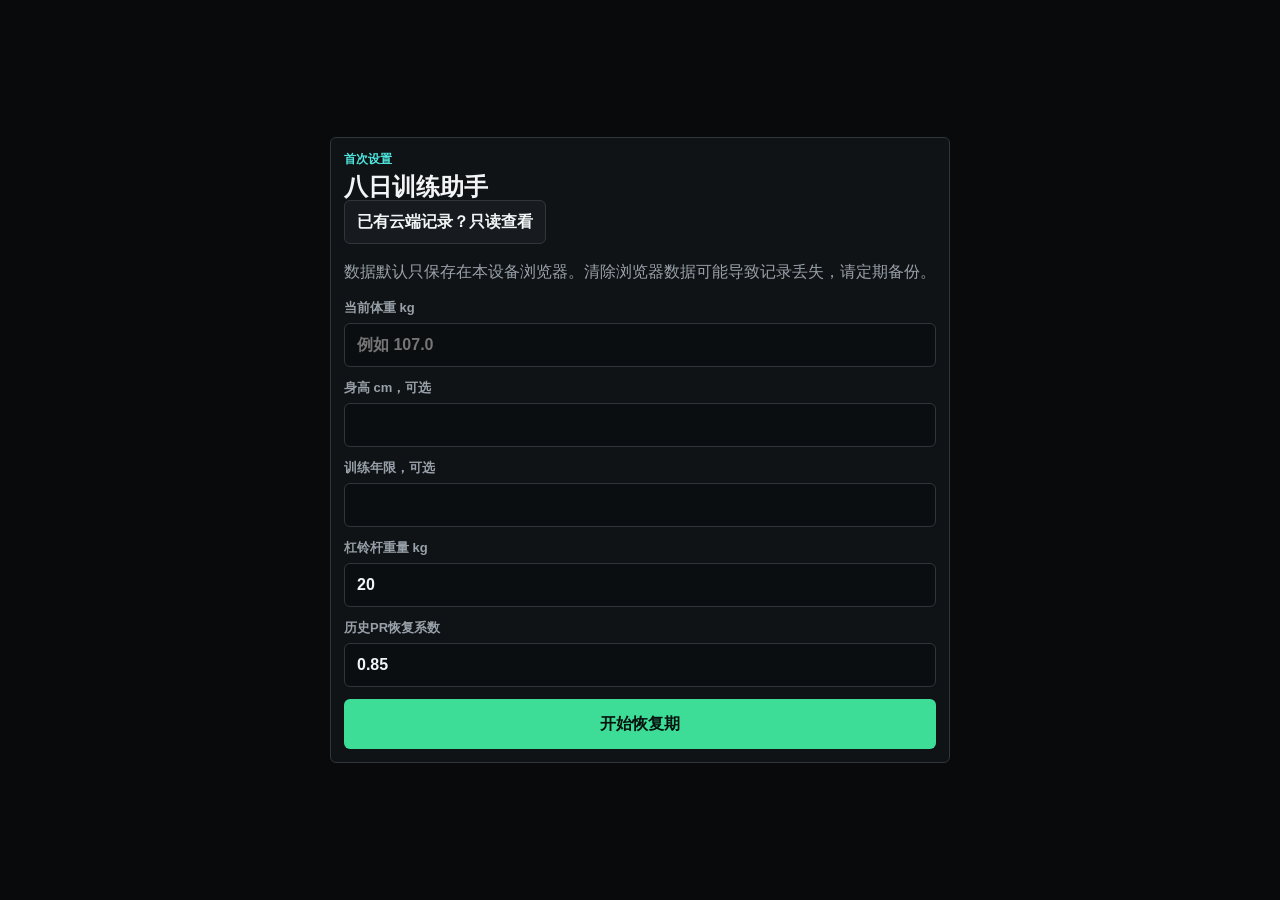
==== index.html @ 18814e40 "deploy: private non-photo cloud sync and read-only review" ====
<!doctype html>
<html lang="zh-CN">
  <head>
    <meta charset="UTF-8" />
    <meta name="viewport" content="width=device-width, initial-scale=1, maximum-scale=1, user-scalable=no, viewport-fit=cover" />
    <meta name="theme-color" content="#080a0c" />
    <meta name="apple-mobile-web-app-capable" content="yes" />
    <meta name="apple-mobile-web-app-status-bar-style" content="black-translucent" />
    <meta name="apple-mobile-web-app-title" content="八日训练" />
    <link rel="icon" href="./icon.svg" />
    <link rel="apple-touch-icon" sizes="180x180" href="./apple-touch-icon.png" />
    <title>八日训练助手</title>
    <script type="module" crossorigin src="./assets/index-CKEsdfH-.js"></script>
    <link rel="stylesheet" crossorigin href="./assets/index-CtWorOBw.css">
  <link rel="manifest" href="./manifest.webmanifest"></head>
  <body>
    <div id="root"></div>
  </body>
</html>
---- assets/index-CtWorOBw.css ----
:root{color-scheme:dark;--bg: #080a0c;--surface: #101316;--surface-2: #171b1f;--surface-3: #1d2227;--line: #30363c;--line-strong: #495159;--text: #f2f4f5;--muted: #98a1a9;--primary: #4ee7df;--primary-2: #3ddc97;--accent: #ff8a24;--danger: #ff5d6c;--warning: #f4c95d;--radius: 6px;--nav: 72px;font-family:-apple-system,BlinkMacSystemFont,SF Pro Text,Segoe UI,PingFang SC,Microsoft YaHei,sans-serif}*{box-sizing:border-box}html,body,#root{min-height:100%;margin:0;background:var(--bg);color:var(--text);letter-spacing:0;-webkit-font-smoothing:antialiased;-webkit-tap-highlight-color:transparent;touch-action:pan-x pan-y}body{min-height:100dvh}.route-loading{min-height:88px;display:grid;place-items:center;color:var(--muted)}button,input,select,textarea{font:inherit}button{min-height:44px;border:0;cursor:pointer}button:disabled{cursor:not-allowed;opacity:.48}input,select,textarea{width:100%;min-height:44px;border:1px solid var(--line);border-radius:6px;background:#0b0e11;color:var(--text);font-size:16px;padding:0 12px}select{appearance:none}.boot-screen,.onboarding{min-height:100dvh;display:grid;place-items:center;padding:18px}.app-shell{max-width:640px;min-height:100dvh;margin:0 auto;padding-bottom:calc(var(--nav) + env(safe-area-inset-bottom));background:var(--bg)}.app-header{position:sticky;top:0;z-index:20;display:flex;align-items:center;justify-content:space-between;gap:12px;padding:calc(10px + env(safe-area-inset-top)) 14px 10px;border-bottom:1px solid var(--line);background:#080a0cf5;-webkit-backdrop-filter:blur(12px);backdrop-filter:blur(12px)}.app-header h1,.panel h1,.panel h2,.hero-panel h2{margin:0;line-height:1.15}.app-header h1{font-size:18px}.eyebrow{margin:0 0 5px;color:var(--primary);font-size:12px;font-weight:800;text-transform:uppercase}.muted{color:var(--muted);line-height:1.45}.main-content{padding:10px}.page-stack{display:grid;gap:10px}.with-fixed-action{padding-bottom:74px}.panel,.exercise-card,.phase-card,.metric-card{border:1px solid var(--line);border-radius:var(--radius);background:var(--surface);box-shadow:none}.panel{padding:13px}.hero-panel{display:flex;align-items:flex-start;justify-content:space-between;gap:12px}.hero-panel .ghost-button{flex:0 0 auto;white-space:nowrap}.status-pill,.tag{display:inline-flex;align-items:center;min-height:26px;padding:0 8px;border-radius:4px;background:#4ee7df1a;color:var(--primary);font-size:12px;font-weight:700}.tag{margin:7px 6px 0 0}.install-tip,.update-tip{margin:10px 12px 0;padding:10px 12px;border:1px solid rgba(78,231,223,.32);border-radius:6px;background:#4ee7df14;color:var(--text);font-size:14px}.update-tip{display:flex;flex-wrap:wrap;align-items:center;gap:8px}.update-tip button,.compact-link-button,.ghost-button,.secondary-button,.text-button,.file-button{border:1px solid var(--line);border-radius:6px;background:var(--surface-2);color:var(--text);padding:0 12px;font-weight:700}.compact-link-button{display:inline-flex;align-items:center;min-height:44px;text-decoration:none}.primary-button{width:100%;min-height:50px;border-radius:6px;background:var(--primary-2);color:#06140f;font-weight:850;font-size:16px}.form-grid{display:grid;gap:12px}.form-grid label,.settings-field{display:grid;gap:6px;color:var(--muted);font-size:13px;font-weight:700}.settings-help{margin:0}.settings-jump-nav{position:sticky;top:calc(69px + env(safe-area-inset-top));z-index:15;display:grid;grid-template-columns:repeat(4,minmax(0,1fr));gap:5px;padding:6px;border:1px solid var(--line);border-radius:var(--radius);background:#080a0cf5;-webkit-backdrop-filter:blur(10px);backdrop-filter:blur(10px)}.settings-jump-nav button{display:flex;min-width:0;min-height:44px;align-items:center;justify-content:center;gap:5px;padding:0 5px;border-radius:4px;background:var(--surface-2);color:var(--muted);font-size:12px;font-weight:780}.settings-jump-nav button:active{background:#4ee7df1a;color:var(--primary)}.settings-anchor,#profile-settings,#data-settings{scroll-margin-top:calc(132px + env(safe-area-inset-top))}.settings-anchor{display:grid;gap:14px}.analysis-body-link{display:flex;align-items:center;justify-content:center;min-height:46px;margin-top:12px;text-decoration:none}.body-page-header{display:flex;align-items:flex-start;justify-content:space-between;gap:12px}.body-page-header h2,.body-page h3{margin:0}.body-metric-form{display:grid;gap:12px}.photo-add-grid{display:grid;gap:10px;align-items:end}.photo-file-button{min-width:0;text-align:center}.body-photo-grid{display:grid;grid-template-columns:repeat(2,minmax(0,1fr));gap:8px}.body-photo-item{min-width:0;margin:0;overflow:hidden;border:1px solid var(--line);border-radius:8px;background:#0a0d0f}.body-photo-item img{display:block;width:100%;aspect-ratio:3 / 4;object-fit:cover;background:var(--surface-2)}.body-photo-item figcaption{display:grid;gap:4px;padding:8px;color:var(--muted);font-size:12px}.body-photo-item .text-button{width:100%}.danger-text-button{color:var(--danger)}.body-history-list{display:grid;gap:2px;margin-top:10px}.body-history-list button{display:grid;gap:3px;width:100%;padding:10px 0;border-bottom:1px solid var(--line);background:transparent;color:var(--text);text-align:left}.body-history-list button:last-child{border-bottom:0}.body-history-list span{color:var(--muted);font-size:13px}.section-heading{display:flex;align-items:flex-start;justify-content:space-between;gap:12px}.section-heading h3{margin:0}.today-hero{display:grid;grid-template-columns:52px minmax(0,1fr) auto;align-items:center;gap:11px;padding:12px}.day-index{display:grid;width:52px;aspect-ratio:1;place-items:center;border:1px solid rgba(78,231,223,.52);border-radius:5px;background:#4ee7df14;color:var(--primary);font-size:20px;font-weight:900}.today-hero-copy{min-width:0}.today-hero-copy h2,.today-hero-copy p{margin:0}.today-hero-copy .muted{margin-top:5px;font-size:12px}.microplate-reminder{display:grid;grid-template-columns:auto minmax(0,1fr);min-height:44px;align-items:center;gap:10px;padding:8px 12px;border-block:1px solid var(--line-strong);background:var(--surface-2);color:var(--text)}.microplate-reminder-icon{color:var(--accent)}.microplate-reminder-copy{display:grid;min-width:0;gap:2px;line-height:1.4;overflow-wrap:anywhere}.microplate-reminder-copy strong{font-size:13px}.microplate-reminder-copy span,.microplate-reminder-copy small{color:var(--muted);font-size:11px}.compact-action{min-height:44px;padding:0 10px}.readiness-title-row{display:flex;min-height:22px;align-items:center;justify-content:space-between;gap:10px}.readiness-title-row .eyebrow{margin:0}.readiness-title-row>span{color:var(--muted);font-size:11px}.readiness-essentials,.readiness-grid{display:grid;grid-template-columns:repeat(2,minmax(0,1fr));gap:9px;margin-top:11px}.readiness-essentials label,.readiness-grid label,.notes-field{display:grid;min-width:0;gap:5px;color:var(--muted);font-size:12px;font-weight:750}.readiness-essentials label>span,.readiness-grid label>span{display:flex;align-items:center;gap:5px}.readiness-date-field{grid-column:1 / -1}.readiness-essentials input,.readiness-grid input,.readiness-grid select{min-width:0;max-width:100%}.readiness-more{margin-top:8px;border-top:1px solid var(--line)}.daily-body-card{padding:0;overflow:hidden}.daily-body-summary{display:grid;grid-template-columns:auto minmax(0,1fr) auto auto;min-height:64px;align-items:center;gap:9px;padding:10px 12px;cursor:pointer;list-style:none}.daily-body-summary::-webkit-details-marker{display:none}.daily-body-summary:focus-visible{outline:2px solid var(--primary);outline-offset:-2px}.daily-body-title{display:grid;min-width:0;gap:2px}.daily-body-title strong{font-size:15px}.daily-body-title small{color:var(--muted);font-size:11px}.daily-body-summary-stats{color:var(--accent);font-size:12px;font-weight:800;white-space:nowrap}.daily-body-chevron{color:var(--muted);transition:transform .16s ease}.daily-body-card[open] .daily-body-chevron{transform:rotate(180deg)}.daily-body-content{display:grid;gap:12px;padding:12px;border-top:1px solid var(--line);background:#0d1013}.daily-body-content>.muted,.daily-body-content>[role=status]{margin:0}.daily-body-form,.daily-photo-actions{display:grid;min-width:0;gap:9px}.daily-body-form label,.daily-photo-actions label:not(.file-button){display:grid;min-width:0;gap:5px;color:var(--muted);font-size:12px;font-weight:750}.daily-body-form input,.daily-photo-actions select{min-width:0;max-width:100%;font-size:16px}.daily-body-form .primary-button{min-height:48px}.daily-photo-actions .photo-file-button{display:flex;min-width:0;min-height:48px;align-items:center;justify-content:center;gap:7px}.daily-photo-source-actions{display:grid;grid-template-columns:repeat(2,minmax(0,1fr));gap:8px}.daily-photo-source-actions .photo-file-button{padding:0 8px;font-size:13px}.daily-body-photos{display:grid;grid-template-columns:repeat(2,minmax(0,1fr));gap:8px}.daily-body-photo{min-width:0;margin:0;overflow:hidden;border:1px solid var(--line);border-radius:6px;background:#0a0d0f}.daily-body-photo img{display:block;width:100%;aspect-ratio:3 / 4;object-fit:cover;background:var(--surface-2)}.daily-body-photo figcaption{display:grid;gap:5px;padding:7px;color:var(--muted);font-size:12px}.daily-body-photo .text-button{width:100%}.daily-body-history-link{justify-content:center}.cross-day-notice{min-height:44px;padding:11px 12px;border:1px solid rgba(244,201,93,.42);border-radius:6px;background:#f4c95d12;color:var(--warning);font-size:13px;font-weight:700;line-height:1.45}.readiness-more summary,.warmup-details summary,.exercise-details summary{display:flex;min-height:44px;align-items:center;gap:7px;color:var(--primary);font-size:13px;font-weight:750;cursor:pointer;list-style:none}.readiness-more summary::-webkit-details-marker,.warmup-details summary::-webkit-details-marker,.exercise-details summary::-webkit-details-marker,.set-more summary::-webkit-details-marker{display:none}.notes-field{margin-top:9px}.notes-field textarea{min-height:78px;padding:10px 12px;resize:vertical}.exercise-card{padding:0;overflow:hidden;background:#0d1013}.exercise-card.expanded{border-color:var(--line-strong);background:var(--surface)}.exercise-toggle{display:grid;grid-template-columns:30px minmax(0,1fr) auto 20px;width:100%;min-height:66px;align-items:center;gap:9px;padding:8px 10px;background:transparent;color:var(--text);text-align:left}.exercise-order{display:grid;width:30px;height:30px;place-items:center;border:1px solid var(--line);border-radius:4px;color:var(--muted);font-size:12px;font-weight:850}.exercise-card.expanded .exercise-order{border-color:var(--primary);background:#4ee7df14;color:var(--primary)}.exercise-toggle-copy{min-width:0}.exercise-toggle h3{margin:0;overflow-wrap:anywhere;font-size:16px;line-height:1.25}.exercise-toggle small{display:block;margin-top:3px;color:var(--muted);font-size:11px;line-height:1.3}.exercise-progress{color:var(--muted);font-size:12px;font-weight:800}.exercise-chevron{color:var(--muted);transition:transform .16s ease}.exercise-card.expanded .exercise-chevron{color:var(--primary);transform:rotate(180deg)}.exercise-content{padding:11px;border-top:1px solid var(--line)}.exercise-card p{margin:5px 0;color:var(--muted);font-size:12px;line-height:1.4}.recommendation-strip{display:grid;grid-template-columns:minmax(0,1fr) auto auto;align-items:center;gap:8px;margin-bottom:9px;padding:9px 10px;border-left:3px solid var(--accent);background:#0a0d0f}.recommendation-strip .recommendation-primary{margin:0;color:var(--text);font-size:13px}.recommendation-primary strong{color:var(--accent);font-size:19px}.recommendation-strip>span{color:var(--muted);font-size:12px;font-weight:750}.exercise-select{display:grid;gap:5px;margin-top:10px;color:var(--muted);font-size:12px;font-weight:750}.warmup-details{margin-top:6px;color:var(--primary);font-size:13px}.exercise-details{margin-top:5px;border-top:1px solid var(--line)}.exercise-details summary{min-height:44px;color:var(--primary);cursor:pointer}.exercise-details-body{padding:0 2px 8px}.incomplete-reason-field{display:grid;gap:6px;margin-top:10px;color:var(--text);font-size:13px;font-weight:700}.incomplete-reason-field select{width:100%;min-height:44px}.incomplete-reason-field small{color:var(--muted);font-size:12px;font-weight:500}.warmup-chip-list{display:flex;flex-wrap:wrap;gap:6px;margin-top:7px}.warmup-chip-list span{padding:5px 7px;border:1px solid var(--line);border-radius:4px;background:#0a0d0f;color:var(--muted);font-size:12px}.warmup-details div{display:flex;flex-wrap:wrap;gap:6px}.warmup-details span{padding:5px 7px;border:1px solid var(--line);border-radius:4px;background:#0a0d0f;color:var(--muted)}.follow-up{display:flex;align-items:center;justify-content:space-between;gap:8px;margin-top:9px;padding:9px;border:1px solid rgba(61,220,151,.42);border-radius:5px;background:#3ddc9712;color:var(--primary-2);font-size:12px}.follow-up.stop{border-color:#ff5d6c80;background:#ff5d6c14;color:var(--danger)}.follow-up button{flex:0 0 auto;min-height:44px;border:1px solid currentColor;border-radius:5px;background:transparent;color:inherit;font-weight:800}.set-list{display:grid;gap:7px;margin-top:10px}.set-row-card{padding:8px;border:1px solid var(--line);border-radius:5px;background:#0a0d0f}.set-row-card.set-skipped{border-style:dashed;opacity:.72}.set-skip-note{margin:0 0 7px;color:var(--warning);font-size:11px;font-weight:750}.set-row-heading{display:flex;min-width:0;align-items:baseline;justify-content:space-between;gap:8px;margin-bottom:6px}.set-row-heading strong{flex:0 0 auto;color:var(--primary);font-size:12px}.set-target{min-width:0;color:var(--muted);font-size:10px;line-height:1.3;text-align:right}.set-input-grid{display:grid;grid-template-columns:minmax(0,1.15fr) minmax(0,.78fr) minmax(0,.78fr) 44px;gap:6px;align-items:end}.set-input-grid>label{display:grid;min-width:0;gap:3px;color:var(--muted);font-size:10px;font-weight:760}.set-input-grid input,.set-input-grid select{min-width:0;padding:0 8px;text-align:center}.set-more{min-width:0}.set-more summary{display:grid;width:44px;min-height:44px;place-items:center;border:1px solid var(--line);border-radius:5px;background:var(--surface-2);color:var(--muted);cursor:pointer;list-style:none}.set-more[open]{grid-column:1 / -1}.set-more[open] summary{margin-left:auto;border-color:var(--primary);color:var(--primary)}.set-more-menu{display:grid;gap:7px;margin-top:7px;padding-top:7px;border-top:1px solid var(--line)}.set-flags{display:grid;grid-template-columns:repeat(2,minmax(0,1fr));gap:7px}.set-flags label{display:flex;min-height:44px;align-items:center;justify-content:center;gap:7px;border:1px solid var(--line);border-radius:5px;background:var(--surface-2);color:var(--muted);font-size:12px}.set-flags input{width:18px;min-height:18px}.set-flags .flag-active{border-color:var(--warning);color:var(--warning)}.set-flags .flag-active.danger{border-color:var(--danger);color:var(--danger)}.set-delete-button{display:flex;min-height:44px;align-items:center;justify-content:center;gap:7px;color:var(--danger)}.undo-button{border:1px solid rgba(244,201,93,.45);border-radius:10px;background:#f4c95d17;color:var(--warning);font-weight:800}.fixed-action{position:fixed;right:0;bottom:calc(var(--nav) + env(safe-area-inset-bottom));left:0;z-index:25;max-width:640px;margin:0 auto;padding:8px 10px 10px;border-top:1px solid var(--line);background:#080a0cfa}.bottom-nav{position:fixed;right:0;bottom:0;left:0;z-index:30;display:grid;grid-template-columns:repeat(5,1fr);max-width:640px;min-height:calc(var(--nav) + env(safe-area-inset-bottom));margin:0 auto;padding:8px 8px calc(8px + env(safe-area-inset-bottom));border-top:1px solid var(--line);background:#080a0cfc}.keyboard-open .bottom-nav,.keyboard-open .fixed-action{display:none}.nav-link{display:grid;grid-template-rows:23px 16px;place-items:center;align-content:center;gap:2px;min-height:50px;border-radius:5px;color:var(--muted);text-decoration:none;font-size:11px;font-weight:760}.nav-link.active{background:#4ee7df17;color:var(--primary)}.nav-link svg{flex:0 0 auto}.phase-list,.metric-grid{display:grid;gap:8px}.metric-grid{grid-template-columns:repeat(2,minmax(0,1fr))}.phase-card,.metric-card{display:grid;gap:5px;padding:11px}.phase-card.active{border-color:var(--primary);background:#4ee7df12}.phase-card-title{display:flex;align-items:center;justify-content:space-between;gap:10px}.phase-card-title span{flex:0 0 auto;color:var(--primary);font-size:12px;font-weight:800}.phase-card p{margin:0;color:var(--muted);line-height:1.4}.phase-card span,.phase-card small,.metric-card span{color:var(--muted)}.metric-card strong{color:var(--text);font-size:19px;overflow-wrap:anywhere}.status-ready,.status-pending{flex:0 0 auto;font-size:12px}.status-ready{color:var(--primary-2)}.status-pending{color:var(--warning)}.criteria-list,.signal-list{display:grid;margin:10px 0}.criterion-row{display:grid;grid-template-columns:24px minmax(0,1fr);gap:8px;padding:10px 0;border-top:1px solid var(--line)}.criterion-row>span{color:var(--warning);font-size:18px;font-weight:900;text-align:center}.criterion-row.met>span{color:var(--primary-2)}.criterion-row strong,.criterion-row small{display:block}.criterion-row small{margin-top:3px;color:var(--muted);line-height:1.35}.day-switch-field{display:grid;gap:5px;color:var(--muted);font-size:12px;font-weight:750}.day-switch-button,.deload-button{width:100%;margin-top:10px}.warning-panel.warning-active{border-color:#f4c95da6}.signal-list div{display:grid;gap:3px;padding:9px 0;border-top:1px solid var(--line)}.signal-list span{color:var(--muted);font-size:13px;line-height:1.35}.muscle-grid{display:grid;grid-template-columns:repeat(2,minmax(0,1fr));gap:8px;margin-top:10px}.muscle-grid div{display:flex;min-height:42px;align-items:center;justify-content:space-between;gap:8px;padding:8px 10px;border:1px solid var(--line);border-radius:8px;background:#0a0d0f}.muscle-grid span{color:var(--muted);font-size:13px}.plain-list{padding-left:20px;color:var(--muted);line-height:1.65}.search-input{margin:10px 0}.segmented{display:grid;grid-template-columns:repeat(3,1fr);gap:6px}.segmented button{border-radius:5px;background:var(--surface-2);color:var(--muted)}.segmented button.active{background:#4ee7df1c;color:var(--primary)}.segmented button:disabled{cursor:not-allowed;opacity:.42}.legacy-metric{grid-template-columns:repeat(2,minmax(0,1fr))}.cycle-metric{grid-template-columns:repeat(2,minmax(0,1fr));margin-top:10px}.cycle-summary-list{display:grid;margin-top:6px}.cycle-summary-list div{display:flex;min-height:42px;align-items:center;justify-content:space-between;gap:10px;padding:7px 0;border-top:1px solid var(--line)}.cycle-summary-list strong{flex:0 0 auto}.cycle-summary-list span{min-width:0;color:var(--muted);font-size:12px;line-height:1.35;text-align:right}.record-row{display:grid;gap:5px;padding:10px 0;border-top:1px solid var(--line)}.record-row:first-of-type{border-top:0}.record-row span{color:var(--muted);line-height:1.35}.legacy-filter-grid{display:grid;grid-template-columns:repeat(2,minmax(0,1fr));gap:8px;margin:12px 0 8px}.legacy-filter-grid label{display:grid;gap:5px;min-width:0;color:var(--muted);font-size:12px;font-weight:750}.record-result-count{margin:8px 0;color:var(--muted);font-size:13px;line-height:1.4}.legacy-history-workout{border-top:1px solid var(--line)}.legacy-history-workout summary{display:flex;min-height:58px;align-items:center;justify-content:space-between;gap:10px;cursor:pointer;list-style:none}.legacy-history-workout summary::-webkit-details-marker{display:none}.legacy-history-workout summary span{min-width:0;color:var(--muted);line-height:1.35}.legacy-history-workout summary strong{flex:0 0 auto;color:var(--primary)}.legacy-history-detail{padding:0 0 14px}.legacy-history-detail>.muted{margin:0 0 8px;font-size:12px}.legacy-history-exercise{padding:10px 0;border-top:1px solid rgba(39,51,72,.72)}.legacy-history-exercise h4,.legacy-history-exercise p{margin:0 0 6px}.legacy-history-set{display:grid;grid-template-columns:48px minmax(0,1fr) 45px 62px;gap:6px;align-items:center;min-height:42px;color:var(--muted);font-size:13px}.legacy-history-set strong{min-width:0;color:var(--text);overflow-wrap:anywhere}.legacy-history-set small{grid-column:2 / -1}.warning-text{color:var(--warning)}.load-more-button{width:100%;margin-top:10px}.success-note{margin:10px 0 0;color:var(--primary-2);font-size:13px}.history-workout{border-top:1px solid var(--line)}.history-summary{display:flex;width:100%;min-height:58px;align-items:center;justify-content:space-between;gap:12px;padding:8px 0;background:transparent;color:var(--text);text-align:left}.history-summary span{color:var(--muted)}.history-summary strong{color:var(--primary);white-space:nowrap}.history-detail,.history-exercise{display:grid;gap:8px}.history-detail{padding:4px 0 14px}.history-date-field{display:grid;gap:5px;color:var(--muted);font-size:12px;font-weight:750}.history-date-field input{min-height:44px}.history-exercise{padding:10px;border:1px solid var(--line);border-radius:8px;background:#0a0d0f}.history-exercise h4{margin:0}.history-exercise-heading{display:flex;align-items:center;justify-content:space-between;flex-wrap:wrap;gap:8px}.history-exercise-meta{display:flex;align-items:center;justify-content:flex-end;flex-wrap:wrap;gap:6px;color:var(--muted)}.history-order-flag{flex:0 0 auto;border:1px solid rgba(244,201,93,.35);background:#f4c95d14;color:var(--warning)}.history-set{display:grid;grid-template-columns:52px repeat(3,minmax(0,1fr));gap:6px;align-items:center}.history-set input,.history-set select{min-height:42px;padding:0 8px}.danger-button{min-height:46px;border:1px solid rgba(255,93,108,.5);border-radius:8px;background:#ff5d6c14;color:var(--danger);font-weight:800}.legacy-note{margin:0 0 10px;color:var(--warning);font-size:13px}.chart-panel{min-height:320px}.toggle-row{display:flex;align-items:center;gap:10px;min-height:44px;color:var(--muted)}.toggle-row input{width:20px;min-height:20px}.action-list{display:grid;gap:10px}.ability-summary{display:grid;grid-template-columns:repeat(auto-fit,minmax(150px,1fr));gap:7px;margin:8px 0}.ability-summary>div{display:grid;gap:2px;padding:8px 9px;border:1px solid var(--line);background:#4ee7df09}.ability-summary span,.ability-summary small{color:var(--muted);font-size:10px}.ability-summary strong{color:var(--primary);font-size:17px}.baseline-candidate-list{display:grid;gap:8px;margin-top:12px}.baseline-candidate{display:grid;gap:10px;padding:10px 0;border-top:1px solid var(--line)}.baseline-candidate>div:first-child{display:grid;gap:4px}.baseline-candidate small{color:var(--muted);line-height:1.45}.baseline-candidate-actions{display:grid;grid-template-columns:repeat(2,minmax(0,1fr));gap:8px}.safety-signal-controls{display:flex;flex-wrap:wrap;align-items:center;gap:10px;margin-top:12px}.safety-signal-controls label{display:inline-flex;align-items:center;gap:7px}.safety-signal-controls .secondary-button{min-height:36px}.review-export-settings{display:grid}.review-export-section,.complete-backup-section{display:grid;gap:10px;padding:16px 0;border-top:1px solid var(--line)}.review-export-heading{display:flex;align-items:flex-start;justify-content:space-between;gap:14px}.complete-backup-heading{display:grid;gap:4px}.review-export-heading h4,.complete-backup-heading h4{margin:0;color:var(--text);font-size:16px}.review-export-heading p,.complete-backup-heading p{margin:4px 0 0;color:var(--muted);font-size:13px;line-height:1.5}.review-export-heading svg{flex:0 0 auto;color:var(--primary)}.review-range-grid,.review-export-actions{display:grid;grid-template-columns:minmax(0,1fr);gap:8px}.review-range-grid label,.review-scope-field{display:grid;min-width:0;gap:6px;color:var(--muted);font-size:13px;font-weight:700}.review-range-grid input,.review-scope-field select{width:100%;min-width:0;min-height:48px}.review-export-actions button,.review-export-section>button{display:inline-flex;width:100%;min-height:48px;align-items:center;justify-content:center;gap:8px}.review-export-preview{display:grid;gap:4px;padding:10px 12px;border-left:3px solid var(--primary);background:#4ee7df0d;color:var(--muted);font-size:13px;line-height:1.45}.review-export-preview strong{color:var(--text)}.review-empty-note,.review-export-message{margin:0;color:var(--warning);font-size:13px;line-height:1.45}.review-export-message{padding:10px 0 2px;border-top:1px solid var(--line);color:var(--primary-2)}.complete-backup-section>button{min-height:48px}@media(min-width:520px){.review-range-grid,.review-export-actions{grid-template-columns:repeat(2,minmax(0,1fr))}.complete-backup-heading{display:flex;align-items:flex-start;justify-content:space-between;gap:14px}}.custom-alternative-groups{display:grid;gap:12px}.custom-alternative-group{overflow:hidden;border:1px solid var(--line);border-radius:8px;background:var(--surface-2)}.custom-alternative-group h4{margin:0;padding:10px 12px;border-bottom:1px solid var(--line);color:var(--primary);font-size:13px}.custom-alternative-row{display:grid;grid-template-columns:minmax(0,1fr) auto;align-items:center;gap:10px;min-height:56px;padding:6px 8px 6px 12px}.custom-alternative-row+.custom-alternative-row{border-top:1px solid var(--line)}.custom-alternative-row>span{min-width:0}.custom-alternative-row strong,.custom-alternative-row small{display:block;overflow-wrap:anywhere}.custom-alternative-row small{margin-top:2px;color:var(--muted)}.custom-alternative-row.is-hidden{opacity:.58}.custom-alternative-actions{display:flex;gap:4px}.custom-alternative-actions button{display:grid;width:44px;min-width:44px;height:44px;padding:0;place-items:center;border:0;border-radius:6px;background:transparent;color:var(--muted)}.custom-alternative-actions button:active{background:#4ee7df1a;color:var(--primary)}.candidate-list{display:grid;gap:10px}.candidate-row{display:grid;grid-template-columns:1fr;gap:10px;padding:12px;border:1px solid var(--line);border-radius:8px;background:#0f172ab8}.candidate-row strong{display:block;margin-bottom:4px}.file-button{display:grid;place-items:center;min-height:48px;position:relative}.file-button input{position:absolute;inset:0;opacity:0}.file-button:focus-within{border-color:var(--primary);outline:2px solid var(--primary);outline-offset:2px}.backup-preview{display:grid;gap:6px;padding:12px;border:1px solid var(--line);border-radius:8px;background:#0a0d0f;color:var(--muted);font-size:13px}.backup-preview strong{color:var(--text)}.backup-health{display:grid;gap:4px;padding:11px 12px;border:1px solid rgba(61,220,151,.35);border-radius:8px;background:#3ddc9712;color:var(--muted);font-size:13px}.backup-health strong{color:var(--primary-2)}.backup-health-warning{border-color:#f4c95d6b;background:#f4c95d12}.backup-health-warning strong{color:var(--warning)}.legacy-isolation-note{margin:4px 0 0;color:var(--primary-2);line-height:1.45}.backup-actions{display:grid;grid-template-columns:1fr 1fr;gap:8px;margin-top:6px}.error-note{margin:0;color:var(--danger);font-size:13px}.field-error{color:var(--danger);font-weight:650}.profile-save-status{min-height:20px;margin:-2px 0 4px;color:var(--primary-2);font-size:13px;font-weight:700}.danger-zone{display:grid;gap:10px;border-color:#ff5d6c73}.danger-zone h3,.danger-zone p{margin:0}.danger-zone label{display:grid;gap:6px;color:var(--muted);font-size:13px;font-weight:700}.toast{position:fixed;right:16px;bottom:calc(var(--nav) + 76px + env(safe-area-inset-bottom));left:16px;z-index:50;max-width:520px;margin:0 auto;padding:12px 14px;border:1px solid var(--line-strong);border-radius:6px;background:var(--text);color:var(--bg);font-weight:800;text-align:center}@media(max-width:359px){.readiness-essentials{grid-template-columns:1fr}.daily-body-summary{grid-template-columns:auto minmax(0,1fr) auto}.daily-body-summary-stats{grid-column:2 / 3}.daily-body-chevron{grid-column:3;grid-row:1 / span 2}.recommendation-strip{grid-template-columns:repeat(2,minmax(0,1fr))}.recommendation-strip .recommendation-primary{grid-column:1 / -1}.set-input-grid{gap:5px}.set-input-grid input,.set-input-grid select{padding:0 5px}}.set-e1rm{margin:6px 0 0!important;color:var(--primary-2)!important;font-size:10px!important;text-align:right}.set-e1rm.excluded{color:var(--muted)!important}@media(min-width:360px){.daily-body-form{grid-template-columns:minmax(0,1fr) minmax(124px,auto);align-items:end}}@media(min-width:720px){.app-shell,.bottom-nav,.fixed-action{border-right:1px solid var(--line);border-left:1px solid var(--line)}.app-shell{min-height:calc(100dvh - 32px);margin-top:16px;margin-bottom:16px;border-radius:18px;overflow:hidden}}@media(min-width:480px){.two-column-form{grid-template-columns:repeat(2,minmax(0,1fr))}.body-photo-grid{grid-template-columns:repeat(3,minmax(0,1fr))}}.training-tools,.save-status,.focus-toggle,.rest-timer,.set-quick-actions,.history-quality,.history-edit-actions,.modal-actions{display:flex;align-items:center;gap:8px;flex-wrap:wrap}.training-tools{justify-content:space-between;padding:0 2px}.save-status{color:var(--muted);font-size:13px;min-height:28px}.save-status svg{flex-shrink:0}.save-error{color:var(--danger)}.save-status button{background:var(--surface-2);color:var(--text);border-radius:4px;padding:6px 12px}.focus-toggle{min-height:44px;font-size:14px;color:var(--primary)}.focus-toggle input,.checkbox-row input,.history-quality input,.safety-signal-controls input[type=checkbox]{width:20px;height:20px;min-height:20px;flex:0 0 20px;padding:0;accent-color:var(--primary)}.training-focused .readiness-panel,.training-focused .today-body{display:none}.today-hero .compact-action{grid-column:2 / -1;justify-self:start}.rest-timer{padding:8px 0;border-block:1px solid var(--line)}.rest-timer select{width:108px}.rest-timer strong{flex:1;min-width:70px;font-size:15px;font-variant-numeric:tabular-nums}.icon-button{width:44px;height:44px;display:inline-grid;place-items:center;color:var(--primary);background:var(--surface-2);border-radius:4px}.recommendation-details>summary,.alternative-search>summary,.history-filters>summary,.formal-preview>summary{min-height:44px;display:flex;align-items:center;color:var(--primary);cursor:pointer;font-weight:600}.recommendation-details .ability-summary>div{border:0;background:transparent;padding:6px 0}.recommendation-details{border-bottom:1px solid var(--line);margin-bottom:8px}.previous-performance{margin:10px 0 0;color:var(--muted);font-size:14px;line-height:1.5}.alternative-search{margin-bottom:8px}.alternative-search .checkbox-row{display:flex;gap:8px;align-items:center;min-height:44px}.set-row-card .set-target,.set-row-card .set-e1rm,.ability-summary span,.ability-summary small{font-size:13px;line-height:1.5}.set-row-card .set-row-heading{align-items:flex-start;gap:8px}.set-row-card .set-target{text-align:right;max-width:80%}.set-quick-actions:empty,.history-quality:empty{display:none}.set-quick-actions .text-button{min-height:44px;padding:4px 6px;color:var(--primary);font-size:13px}.exercise-content{padding-top:2px}.follow-up:not(.stop){background:#f4c95d14;border-color:var(--warning);color:var(--text)}.history-summary{align-items:flex-start}.history-summary>span{min-width:0}.history-summary small{display:block;margin-top:6px;color:var(--muted);font-size:13px;line-height:1.5}.history-summary strong{flex-shrink:0;font-size:14px}.history-detail .history-exercise{border:0;border-top:1px solid var(--line);border-radius:0;padding-inline:0;background:transparent}.history-set{min-height:44px;font-size:14px;font-variant-numeric:tabular-nums}.history-set input,.history-set select,.safety-signal-controls .secondary-button{min-height:44px}.history-quality{padding-bottom:6px;font-size:13px}.history-quality label{display:inline-flex;align-items:center;gap:6px;min-height:44px}.history-edit-actions{margin-bottom:14px}.history-edit-actions button{flex:1;padding-inline:10px}.safety-signal-controls{align-items:stretch}.safety-signal-controls label{flex:1 1 220px;min-height:44px;line-height:1.5}.modal-backdrop{position:fixed;inset:0;z-index:100;display:grid;place-items:center;padding:max(16px,env(safe-area-inset-top)) 14px max(16px,env(safe-area-inset-bottom));background:#000000bf}.app-modal{width:min(100%,560px);max-height:85dvh;overflow:auto;overscroll-behavior:contain;background:var(--surface);border:1px solid var(--line-strong);border-radius:8px;padding:20px;box-shadow:0 20px 60px #0008}.app-modal h3{font-size:20px;margin-top:0}.app-modal p{line-height:1.6}.modal-actions{margin-top:16px}.modal-actions button{flex:1;min-width:120px;padding-inline:10px}.finish-counts{display:grid;gap:10px;padding-block:16px;border-block:1px solid var(--line)}.finish-counts strong{font-size:20px}.finish-counts span{color:var(--muted);font-size:14px}.formal-preview-exercise{padding-block:16px;border-bottom:1px solid var(--line)}.formal-preview-exercise h4{margin:0;font-size:17px}.formal-preview-exercise li{font-size:14px;line-height:1.7;margin-bottom:6px}.formal-preview-exercise p{overflow-wrap:anywhere}select{appearance:auto}input:focus-visible,select:focus-visible,textarea:focus-visible,button:focus-visible,summary:focus-visible,a:focus-visible{outline:2px solid var(--primary);outline-offset:2px}.app-modal input,.app-modal select,.rest-timer select{min-width:0}@media(max-width:360px){.training-tools{gap:0}.rest-timer{gap:4px}.rest-timer select{width:94px;padding:4px}.rest-timer .icon-button{width:44px}.history-summary{flex-wrap:wrap}.set-row-card .set-target{font-size:13px}}
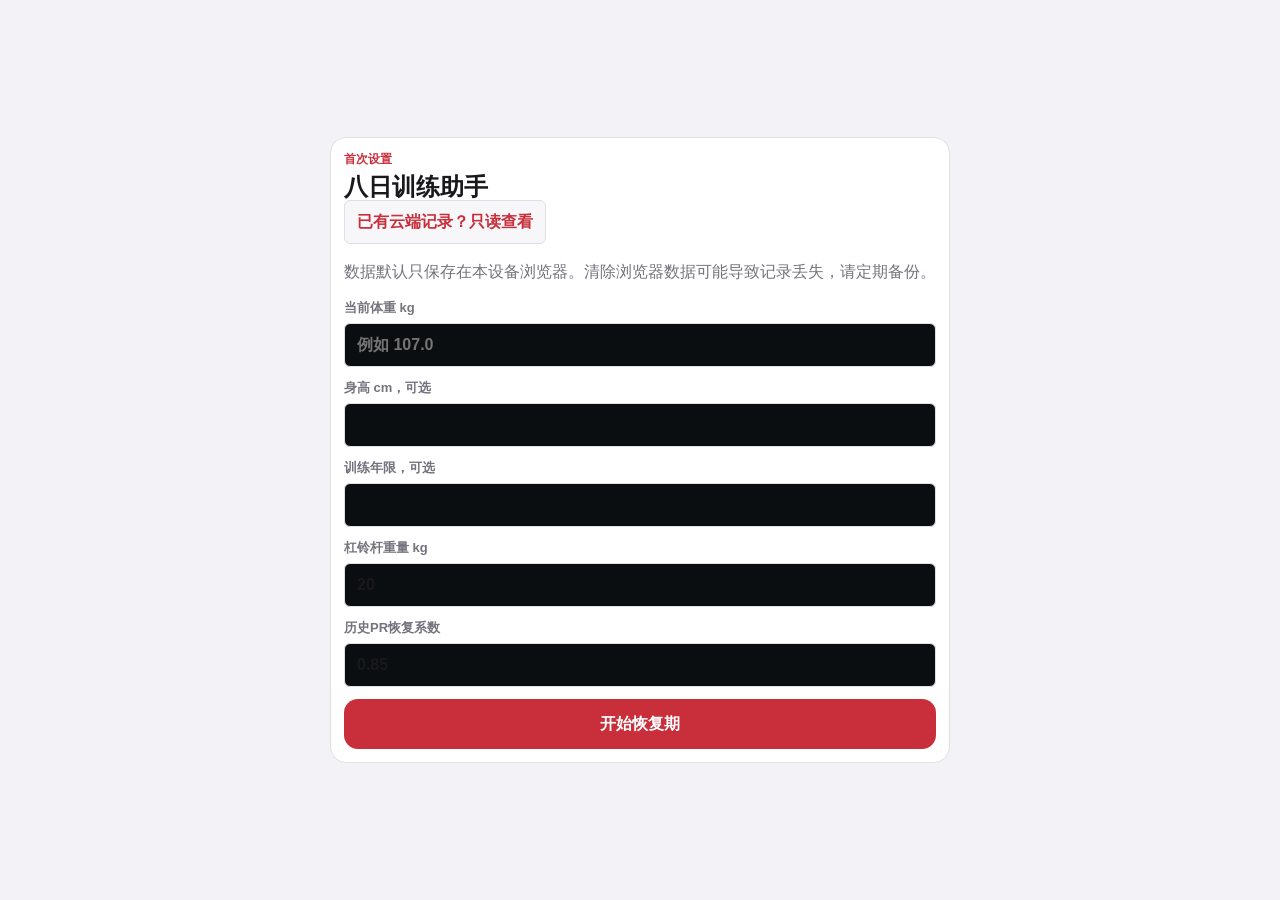
==== commit 6395012a: "deploy: native red-white training workflow and opt-in photo backup" ====
--- a/index.html
+++ b/index.html
@@ -2,16 +2,16 @@
 <html lang="zh-CN">
   <head>
     <meta charset="UTF-8" />
-    <meta name="viewport" content="width=device-width, initial-scale=1, maximum-scale=1, user-scalable=no, viewport-fit=cover" />
-    <meta name="theme-color" content="#080a0c" />
+    <meta name="viewport" content="width=device-width, initial-scale=1, viewport-fit=cover" />
+    <meta name="theme-color" content="#f3f2f7" />
     <meta name="apple-mobile-web-app-capable" content="yes" />
     <meta name="apple-mobile-web-app-status-bar-style" content="black-translucent" />
     <meta name="apple-mobile-web-app-title" content="八日训练" />
-    <link rel="icon" href="./icon.svg" />
-    <link rel="apple-touch-icon" sizes="180x180" href="./apple-touch-icon.png" />
+    <link rel="icon" type="image/png" href="./app-icon-redwhite.png" />
+    <link rel="apple-touch-icon" href="./app-icon-redwhite.png" />
     <title>八日训练助手</title>
-    <script type="module" crossorigin src="./assets/index-CKEsdfH-.js"></script>
-    <link rel="stylesheet" crossorigin href="./assets/index-CtWorOBw.css">
+    <script type="module" crossorigin src="./assets/index-DVVnXjLg.js"></script>
+    <link rel="stylesheet" crossorigin href="./assets/index-DJgiekU5.css">
   <link rel="manifest" href="./manifest.webmanifest"></head>
   <body>
     <div id="root"></div>
--- a/assets/index-DJgiekU5.css
+++ b/assets/index-DJgiekU5.css
@@ -0,0 +1 @@
+:root{color-scheme:dark;--bg: #080a0c;--surface: #101316;--surface-2: #171b1f;--surface-3: #1d2227;--line: #30363c;--line-strong: #495159;--text: #f2f4f5;--muted: #98a1a9;--primary: #4ee7df;--primary-2: #3ddc97;--accent: #ff8a24;--danger: #ff5d6c;--warning: #f4c95d;--radius: 6px;--nav: 72px;font-family:-apple-system,BlinkMacSystemFont,SF Pro Text,Segoe UI,PingFang SC,Microsoft YaHei,sans-serif}*{box-sizing:border-box}html,body,#root{min-height:100%;margin:0;background:var(--bg);color:var(--text);letter-spacing:0;-webkit-font-smoothing:antialiased;-webkit-tap-highlight-color:transparent;touch-action:pan-x pan-y}body{min-height:100dvh}.route-loading{min-height:88px;display:grid;place-items:center;color:var(--muted)}button,input,select,textarea{font:inherit}button{min-height:44px;border:0;cursor:pointer}button:disabled{cursor:not-allowed;opacity:.48}input,select,textarea{width:100%;min-height:44px;border:1px solid var(--line);border-radius:6px;background:#0b0e11;color:var(--text);font-size:16px;padding:0 12px}select{appearance:none}.boot-screen,.onboarding{min-height:100dvh;display:grid;place-items:center;padding:18px}.app-shell{max-width:640px;min-height:100dvh;margin:0 auto;padding-bottom:calc(var(--nav) + env(safe-area-inset-bottom));background:var(--bg)}.app-header{position:sticky;top:0;z-index:20;display:flex;align-items:center;justify-content:space-between;gap:12px;padding:calc(10px + env(safe-area-inset-top)) 14px 10px;border-bottom:1px solid var(--line);background:#080a0cf5;-webkit-backdrop-filter:blur(12px);backdrop-filter:blur(12px)}.app-header h1,.panel h1,.panel h2,.hero-panel h2{margin:0;line-height:1.15}.app-header h1{font-size:18px}.eyebrow{margin:0 0 5px;color:var(--primary);font-size:12px;font-weight:800;text-transform:uppercase}.muted{color:var(--muted);line-height:1.45}.main-content{padding:10px}.page-stack{display:grid;gap:10px}.with-fixed-action{padding-bottom:74px}.panel,.exercise-card,.phase-card,.metric-card{border:1px solid var(--line);border-radius:var(--radius);background:var(--surface);box-shadow:none}.panel{padding:13px}.hero-panel{display:flex;align-items:flex-start;justify-content:space-between;gap:12px}.hero-panel .ghost-button{flex:0 0 auto;white-space:nowrap}.status-pill,.tag{display:inline-flex;align-items:center;min-height:26px;padding:0 8px;border-radius:4px;background:#4ee7df1a;color:var(--primary);font-size:12px;font-weight:700}.tag{margin:7px 6px 0 0}.install-tip,.update-tip{margin:10px 12px 0;padding:10px 12px;border:1px solid rgba(78,231,223,.32);border-radius:6px;background:#4ee7df14;color:var(--text);font-size:14px}.update-tip{display:flex;flex-wrap:wrap;align-items:center;gap:8px}.update-tip button,.compact-link-button,.ghost-button,.secondary-button,.text-button,.file-button{border:1px solid var(--line);border-radius:6px;background:var(--surface-2);color:var(--text);padding:0 12px;font-weight:700}.compact-link-button{display:inline-flex;align-items:center;min-height:44px;text-decoration:none}.primary-button{width:100%;min-height:50px;border-radius:6px;background:var(--primary-2);color:#06140f;font-weight:850;font-size:16px}.form-grid{display:grid;gap:12px}.form-grid label,.settings-field{display:grid;gap:6px;color:var(--muted);font-size:13px;font-weight:700}.settings-help{margin:0}.settings-jump-nav{position:sticky;top:calc(69px + env(safe-area-inset-top));z-index:15;display:grid;grid-template-columns:repeat(4,minmax(0,1fr));gap:5px;padding:6px;border:1px solid var(--line);border-radius:var(--radius);background:#080a0cf5;-webkit-backdrop-filter:blur(10px);backdrop-filter:blur(10px)}.settings-jump-nav button{display:flex;min-width:0;min-height:44px;align-items:center;justify-content:center;gap:5px;padding:0 5px;border-radius:4px;background:var(--surface-2);color:var(--muted);font-size:12px;font-weight:780}.settings-jump-nav button:active{background:#4ee7df1a;color:var(--primary)}.settings-anchor,#profile-settings,#data-settings{scroll-margin-top:calc(132px + env(safe-area-inset-top))}.settings-anchor{display:grid;gap:14px}.analysis-body-link{display:flex;align-items:center;justify-content:center;min-height:46px;margin-top:12px;text-decoration:none}.body-page-header{display:flex;align-items:flex-start;justify-content:space-between;gap:12px}.body-page-header h2,.body-page h3{margin:0}.body-metric-form{display:grid;gap:12px}.photo-add-grid{display:grid;gap:10px;align-items:end}.photo-file-button{min-width:0;text-align:center}.body-photo-grid{display:grid;grid-template-columns:repeat(2,minmax(0,1fr));gap:8px}.body-photo-item{min-width:0;margin:0;overflow:hidden;border:1px solid var(--line);border-radius:8px;background:#0a0d0f}.body-photo-item img{display:block;width:100%;aspect-ratio:3 / 4;object-fit:cover;background:var(--surface-2)}.body-photo-item figcaption{display:grid;gap:4px;padding:8px;color:var(--muted);font-size:12px}.body-photo-item .text-button{width:100%}.danger-text-button{color:var(--danger)}.body-history-list{display:grid;gap:2px;margin-top:10px}.body-history-list button{display:grid;gap:3px;width:100%;padding:10px 0;border-bottom:1px solid var(--line);background:transparent;color:var(--text);text-align:left}.body-history-list button:last-child{border-bottom:0}.body-history-list span{color:var(--muted);font-size:13px}.section-heading{display:flex;align-items:flex-start;justify-content:space-between;gap:12px}.section-heading h3{margin:0}.today-hero{display:grid;grid-template-columns:52px minmax(0,1fr) auto;align-items:center;gap:11px;padding:12px}.day-index{display:grid;width:52px;aspect-ratio:1;place-items:center;border:1px solid rgba(78,231,223,.52);border-radius:5px;background:#4ee7df14;color:var(--primary);font-size:20px;font-weight:900}.today-hero-copy{min-width:0}.today-hero-copy h2,.today-hero-copy p{margin:0}.today-hero-copy .muted{margin-top:5px;font-size:12px}.microplate-reminder{display:grid;grid-template-columns:auto minmax(0,1fr);min-height:44px;align-items:center;gap:10px;padding:8px 12px;border-block:1px solid var(--line-strong);background:var(--surface-2);color:var(--text)}.microplate-reminder-icon{color:var(--accent)}.microplate-reminder-copy{display:grid;min-width:0;gap:2px;line-height:1.4;overflow-wrap:anywhere}.microplate-reminder-copy strong{font-size:13px}.microplate-reminder-copy span,.microplate-reminder-copy small{color:var(--muted);font-size:11px}.compact-action{min-height:44px;padding:0 10px}.readiness-title-row{display:flex;min-height:22px;align-items:center;justify-content:space-between;gap:10px}.readiness-title-row .eyebrow{margin:0}.readiness-title-row>span{color:var(--muted);font-size:11px}.readiness-essentials,.readiness-grid{display:grid;grid-template-columns:repeat(2,minmax(0,1fr));gap:9px;margin-top:11px}.readiness-essentials label,.readiness-grid label,.notes-field{display:grid;min-width:0;gap:5px;color:var(--muted);font-size:12px;font-weight:750}.readiness-essentials label>span,.readiness-grid label>span{display:flex;align-items:center;gap:5px}.readiness-date-field{grid-column:1 / -1}.readiness-essentials input,.readiness-grid input,.readiness-grid select{min-width:0;max-width:100%}.readiness-more{margin-top:8px;border-top:1px solid var(--line)}.daily-body-card{padding:0;overflow:hidden}.daily-body-summary{display:grid;grid-template-columns:auto minmax(0,1fr) auto auto;min-height:64px;align-items:center;gap:9px;padding:10px 12px;cursor:pointer;list-style:none}.daily-body-summary::-webkit-details-marker{display:none}.daily-body-summary:focus-visible{outline:2px solid var(--primary);outline-offset:-2px}.daily-body-title{display:grid;min-width:0;gap:2px}.daily-body-title strong{font-size:15px}.daily-body-title small{color:var(--muted);font-size:11px}.daily-body-summary-stats{color:var(--accent);font-size:12px;font-weight:800;white-space:nowrap}.daily-body-chevron{color:var(--muted);transition:transform .16s ease}.daily-body-card[open] .daily-body-chevron{transform:rotate(180deg)}.daily-body-content{display:grid;gap:12px;padding:12px;border-top:1px solid var(--line);background:#0d1013}.daily-body-content>.muted,.daily-body-content>[role=status]{margin:0}.daily-body-form,.daily-photo-actions{display:grid;min-width:0;gap:9px}.daily-body-form label,.daily-photo-actions label:not(.file-button){display:grid;min-width:0;gap:5px;color:var(--muted);font-size:12px;font-weight:750}.daily-body-form input,.daily-photo-actions select{min-width:0;max-width:100%;font-size:16px}.daily-body-form .primary-button{min-height:48px}.daily-photo-actions .photo-file-button{display:flex;min-width:0;min-height:48px;align-items:center;justify-content:center;gap:7px}.daily-photo-source-actions{display:grid;grid-template-columns:repeat(2,minmax(0,1fr));gap:8px}.daily-photo-source-actions .photo-file-button{padding:0 8px;font-size:13px}.daily-body-photos{display:grid;grid-template-columns:repeat(2,minmax(0,1fr));gap:8px}.daily-body-photo{min-width:0;margin:0;overflow:hidden;border:1px solid var(--line);border-radius:6px;background:#0a0d0f}.daily-body-photo img{display:block;width:100%;aspect-ratio:3 / 4;object-fit:cover;background:var(--surface-2)}.daily-body-photo figcaption{display:grid;gap:5px;padding:7px;color:var(--muted);font-size:12px}.daily-body-photo .text-button{width:100%}.daily-body-history-link{justify-content:center}.cross-day-notice{min-height:44px;padding:11px 12px;border:1px solid rgba(244,201,93,.42);border-radius:6px;background:#f4c95d12;color:var(--warning);font-size:13px;font-weight:700;line-height:1.45}.readiness-more summary,.warmup-details summary,.exercise-details summary{display:flex;min-height:44px;align-items:center;gap:7px;color:var(--primary);font-size:13px;font-weight:750;cursor:pointer;list-style:none}.readiness-more summary::-webkit-details-marker,.warmup-details summary::-webkit-details-marker,.exercise-details summary::-webkit-details-marker,.set-more summary::-webkit-details-marker{display:none}.notes-field{margin-top:9px}.notes-field textarea{min-height:78px;padding:10px 12px;resize:vertical}.exercise-card{padding:0;overflow:hidden;background:#0d1013}.exercise-card.expanded{border-color:var(--line-strong);background:var(--surface)}.exercise-toggle{display:grid;grid-template-columns:30px minmax(0,1fr) auto 20px;width:100%;min-height:66px;align-items:center;gap:9px;padding:8px 10px;background:transparent;color:var(--text);text-align:left}.exercise-order{display:grid;width:30px;height:30px;place-items:center;border:1px solid var(--line);border-radius:4px;color:var(--muted);font-size:12px;font-weight:850}.exercise-card.expanded .exercise-order{border-color:var(--primary);background:#4ee7df14;color:var(--primary)}.exercise-toggle-copy{min-width:0}.exercise-toggle h3{margin:0;overflow-wrap:anywhere;font-size:16px;line-height:1.25}.exercise-toggle small{display:block;margin-top:3px;color:var(--muted);font-size:11px;line-height:1.3}.exercise-progress{color:var(--muted);font-size:12px;font-weight:800}.exercise-chevron{color:var(--muted);transition:transform .16s ease}.exercise-card.expanded .exercise-chevron{color:var(--primary);transform:rotate(180deg)}.exercise-content{padding:11px;border-top:1px solid var(--line)}.exercise-card p{margin:5px 0;color:var(--muted);font-size:12px;line-height:1.4}.recommendation-strip{display:grid;grid-template-columns:minmax(0,1fr) auto auto;align-items:center;gap:8px;margin-bottom:9px;padding:9px 10px;border-left:3px solid var(--accent);background:#0a0d0f}.recommendation-strip .recommendation-primary{margin:0;color:var(--text);font-size:13px}.recommendation-primary strong{color:var(--accent);font-size:19px}.recommendation-strip>span{color:var(--muted);font-size:12px;font-weight:750}.exercise-select{display:grid;gap:5px;margin-top:10px;color:var(--muted);font-size:12px;font-weight:750}.warmup-details{margin-top:6px;color:var(--primary);font-size:13px}.exercise-details{margin-top:5px;border-top:1px solid var(--line)}.exercise-details summary{min-height:44px;color:var(--primary);cursor:pointer}.exercise-details-body{padding:0 2px 8px}.incomplete-reason-field{display:grid;gap:6px;margin-top:10px;color:var(--text);font-size:13px;font-weight:700}.incomplete-reason-field select{width:100%;min-height:44px}.incomplete-reason-field small{color:var(--muted);font-size:12px;font-weight:500}.warmup-chip-list{display:flex;flex-wrap:wrap;gap:6px;margin-top:7px}.warmup-chip-list span{padding:5px 7px;border:1px solid var(--line);border-radius:4px;background:#0a0d0f;color:var(--muted);font-size:12px}.warmup-details div{display:flex;flex-wrap:wrap;gap:6px}.warmup-details span{padding:5px 7px;border:1px solid var(--line);border-radius:4px;background:#0a0d0f;color:var(--muted)}.follow-up{display:flex;align-items:center;justify-content:space-between;gap:8px;margin-top:9px;padding:9px;border:1px solid rgba(61,220,151,.42);border-radius:5px;background:#3ddc9712;color:var(--primary-2);font-size:12px}.follow-up.stop{border-color:#ff5d6c80;background:#ff5d6c14;color:var(--danger)}.follow-up button{flex:0 0 auto;min-height:44px;border:1px solid currentColor;border-radius:5px;background:transparent;color:inherit;font-weight:800}.set-list{display:grid;gap:7px;margin-top:10px}.set-row-card{padding:8px;border:1px solid var(--line);border-radius:5px;background:#0a0d0f}.set-row-card.set-skipped{border-style:dashed;opacity:.72}.set-skip-note{margin:0 0 7px;color:var(--warning);font-size:11px;font-weight:750}.set-row-heading{display:flex;min-width:0;align-items:baseline;justify-content:space-between;gap:8px;margin-bottom:6px}.set-row-heading strong{flex:0 0 auto;color:var(--primary);font-size:12px}.set-target{min-width:0;color:var(--muted);font-size:10px;line-height:1.3;text-align:right}.set-input-grid{display:grid;grid-template-columns:minmax(0,1.15fr) minmax(0,.78fr) minmax(0,.78fr) 44px;gap:6px;align-items:end}.set-input-grid>label{display:grid;min-width:0;gap:3px;color:var(--muted);font-size:10px;font-weight:760}.set-input-grid input,.set-input-grid select{min-width:0;padding:0 8px;text-align:center}.set-more{min-width:0}.set-more summary{display:grid;width:44px;min-height:44px;place-items:center;border:1px solid var(--line);border-radius:5px;background:var(--surface-2);color:var(--muted);cursor:pointer;list-style:none}.set-more[open]{grid-column:1 / -1}.set-more[open] summary{margin-left:auto;border-color:var(--primary);color:var(--primary)}.set-more-menu{display:grid;gap:7px;margin-top:7px;padding-top:7px;border-top:1px solid var(--line)}.set-flags{display:grid;grid-template-columns:repeat(2,minmax(0,1fr));gap:7px}.set-flags label{display:flex;min-height:44px;align-items:center;justify-content:center;gap:7px;border:1px solid var(--line);border-radius:5px;background:var(--surface-2);color:var(--muted);font-size:12px}.set-flags input{width:18px;min-height:18px}.set-flags .flag-active{border-color:var(--warning);color:var(--warning)}.set-flags .flag-active.danger{border-color:var(--danger);color:var(--danger)}.set-delete-button{display:flex;min-height:44px;align-items:center;justify-content:center;gap:7px;color:var(--danger)}.undo-button{border:1px solid rgba(244,201,93,.45);border-radius:10px;background:#f4c95d17;color:var(--warning);font-weight:800}.fixed-action{position:fixed;right:0;bottom:calc(var(--nav) + env(safe-area-inset-bottom));left:0;z-index:25;max-width:640px;margin:0 auto;padding:8px 10px 10px;border-top:1px solid var(--line);background:#080a0cfa}.bottom-nav{position:fixed;right:0;bottom:0;left:0;z-index:30;display:grid;grid-template-columns:repeat(5,1fr);max-width:640px;min-height:calc(var(--nav) + env(safe-area-inset-bottom));margin:0 auto;padding:8px 8px calc(8px + env(safe-area-inset-bottom));border-top:1px solid var(--line);background:#080a0cfc}.keyboard-open .bottom-nav,.keyboard-open .fixed-action{display:none}.nav-link{display:grid;grid-template-rows:23px 16px;place-items:center;align-content:center;gap:2px;min-height:50px;border-radius:5px;color:var(--muted);text-decoration:none;font-size:11px;font-weight:760}.nav-link.active{background:#4ee7df17;color:var(--primary)}.nav-link svg{flex:0 0 auto}.phase-list,.metric-grid{display:grid;gap:8px}.metric-grid{grid-template-columns:repeat(2,minmax(0,1fr))}.phase-card,.metric-card{display:grid;gap:5px;padding:11px}.phase-card.active{border-color:var(--primary);background:#4ee7df12}.phase-card-title{display:flex;align-items:center;justify-content:space-between;gap:10px}.phase-card-title span{flex:0 0 auto;color:var(--primary);font-size:12px;font-weight:800}.phase-card p{margin:0;color:var(--muted);line-height:1.4}.phase-card span,.phase-card small,.metric-card span{color:var(--muted)}.metric-card strong{color:var(--text);font-size:19px;overflow-wrap:anywhere}.status-ready,.status-pending{flex:0 0 auto;font-size:12px}.status-ready{color:var(--primary-2)}.status-pending{color:var(--warning)}.criteria-list,.signal-list{display:grid;margin:10px 0}.criterion-row{display:grid;grid-template-columns:24px minmax(0,1fr);gap:8px;padding:10px 0;border-top:1px solid var(--line)}.criterion-row>span{color:var(--warning);font-size:18px;font-weight:900;text-align:center}.criterion-row.met>span{color:var(--primary-2)}.criterion-row strong,.criterion-row small{display:block}.criterion-row small{margin-top:3px;color:var(--muted);line-height:1.35}.day-switch-field{display:grid;gap:5px;color:var(--muted);font-size:12px;font-weight:750}.day-switch-button,.deload-button{width:100%;margin-top:10px}.warning-panel.warning-active{border-color:#f4c95da6}.signal-list div{display:grid;gap:3px;padding:9px 0;border-top:1px solid var(--line)}.signal-list span{color:var(--muted);font-size:13px;line-height:1.35}.muscle-grid{display:grid;grid-template-columns:repeat(2,minmax(0,1fr));gap:8px;margin-top:10px}.muscle-grid div{display:flex;min-height:42px;align-items:center;justify-content:space-between;gap:8px;padding:8px 10px;border:1px solid var(--line);border-radius:8px;background:#0a0d0f}.muscle-grid span{color:var(--muted);font-size:13px}.plain-list{padding-left:20px;color:var(--muted);line-height:1.65}.search-input{margin:10px 0}.segmented{display:grid;grid-template-columns:repeat(3,1fr);gap:6px}.segmented button{border-radius:5px;background:var(--surface-2);color:var(--muted)}.segmented button.active{background:#4ee7df1c;color:var(--primary)}.segmented button:disabled{cursor:not-allowed;opacity:.42}.legacy-metric{grid-template-columns:repeat(2,minmax(0,1fr))}.cycle-metric{grid-template-columns:repeat(2,minmax(0,1fr));margin-top:10px}.cycle-summary-list{display:grid;margin-top:6px}.cycle-summary-list div{display:flex;min-height:42px;align-items:center;justify-content:space-between;gap:10px;padding:7px 0;border-top:1px solid var(--line)}.cycle-summary-list strong{flex:0 0 auto}.cycle-summary-list span{min-width:0;color:var(--muted);font-size:12px;line-height:1.35;text-align:right}.record-row{display:grid;gap:5px;padding:10px 0;border-top:1px solid var(--line)}.record-row:first-of-type{border-top:0}.record-row span{color:var(--muted);line-height:1.35}.legacy-filter-grid{display:grid;grid-template-columns:repeat(2,minmax(0,1fr));gap:8px;margin:12px 0 8px}.legacy-filter-grid label{display:grid;gap:5px;min-width:0;color:var(--muted);font-size:12px;font-weight:750}.record-result-count{margin:8px 0;color:var(--muted);font-size:13px;line-height:1.4}.legacy-history-workout{border-top:1px solid var(--line)}.legacy-history-workout summary{display:flex;min-height:58px;align-items:center;justify-content:space-between;gap:10px;cursor:pointer;list-style:none}.legacy-history-workout summary::-webkit-details-marker{display:none}.legacy-history-workout summary span{min-width:0;color:var(--muted);line-height:1.35}.legacy-history-workout summary strong{flex:0 0 auto;color:var(--primary)}.legacy-history-detail{padding:0 0 14px}.legacy-history-detail>.muted{margin:0 0 8px;font-size:12px}.legacy-history-exercise{padding:10px 0;border-top:1px solid rgba(39,51,72,.72)}.legacy-history-exercise h4,.legacy-history-exercise p{margin:0 0 6px}.legacy-history-set{display:grid;grid-template-columns:48px minmax(0,1fr) 45px 62px;gap:6px;align-items:center;min-height:42px;color:var(--muted);font-size:13px}.legacy-history-set strong{min-width:0;color:var(--text);overflow-wrap:anywhere}.legacy-history-set small{grid-column:2 / -1}.warning-text{color:var(--warning)}.load-more-button{width:100%;margin-top:10px}.success-note{margin:10px 0 0;color:var(--primary-2);font-size:13px}.history-workout{border-top:1px solid var(--line)}.history-summary{display:flex;width:100%;min-height:58px;align-items:center;justify-content:space-between;gap:12px;padding:8px 0;background:transparent;color:var(--text);text-align:left}.history-summary span{color:var(--muted)}.history-summary strong{color:var(--primary);white-space:nowrap}.history-detail,.history-exercise{display:grid;gap:8px}.history-detail{padding:4px 0 14px}.history-date-field{display:grid;gap:5px;color:var(--muted);font-size:12px;font-weight:750}.history-date-field input{min-height:44px}.history-exercise{padding:10px;border:1px solid var(--line);border-radius:8px;background:#0a0d0f}.history-exercise h4{margin:0}.history-exercise-heading{display:flex;align-items:center;justify-content:space-between;flex-wrap:wrap;gap:8px}.history-exercise-meta{display:flex;align-items:center;justify-content:flex-end;flex-wrap:wrap;gap:6px;color:var(--muted)}.history-order-flag{flex:0 0 auto;border:1px solid rgba(244,201,93,.35);background:#f4c95d14;color:var(--warning)}.history-set{display:grid;grid-template-columns:52px repeat(3,minmax(0,1fr));gap:6px;align-items:center}.history-set input,.history-set select{min-height:42px;padding:0 8px}.danger-button{min-height:46px;border:1px solid rgba(255,93,108,.5);border-radius:8px;background:#ff5d6c14;color:var(--danger);font-weight:800}.legacy-note{margin:0 0 10px;color:var(--warning);font-size:13px}.chart-panel{min-height:320px}.toggle-row{display:flex;align-items:center;gap:10px;min-height:44px;color:var(--muted)}.toggle-row input{width:20px;min-height:20px}.action-list{display:grid;gap:10px}.ability-summary{display:grid;grid-template-columns:repeat(auto-fit,minmax(150px,1fr));gap:7px;margin:8px 0}.ability-summary>div{display:grid;gap:2px;padding:8px 9px;border:1px solid var(--line);background:#4ee7df09}.ability-summary span,.ability-summary small{color:var(--muted);font-size:10px}.ability-summary strong{color:var(--primary);font-size:17px}.baseline-candidate-list{display:grid;gap:8px;margin-top:12px}.baseline-candidate{display:grid;gap:10px;padding:10px 0;border-top:1px solid var(--line)}.baseline-candidate>div:first-child{display:grid;gap:4px}.baseline-candidate small{color:var(--muted);line-height:1.45}.baseline-candidate-actions{display:grid;grid-template-columns:repeat(2,minmax(0,1fr));gap:8px}.safety-signal-controls{display:flex;flex-wrap:wrap;align-items:center;gap:10px;margin-top:12px}.safety-signal-controls label{display:inline-flex;align-items:center;gap:7px}.safety-signal-controls .secondary-button{min-height:36px}.review-export-settings{display:grid}.review-export-section,.complete-backup-section{display:grid;gap:10px;padding:16px 0;border-top:1px solid var(--line)}.review-export-heading{display:flex;align-items:flex-start;justify-content:space-between;gap:14px}.complete-backup-heading{display:grid;gap:4px}.review-export-heading h4,.complete-backup-heading h4{margin:0;color:var(--text);font-size:16px}.review-export-heading p,.complete-backup-heading p{margin:4px 0 0;color:var(--muted);font-size:13px;line-height:1.5}.review-export-heading svg{flex:0 0 auto;color:var(--primary)}.review-range-grid,.review-export-actions{display:grid;grid-template-columns:minmax(0,1fr);gap:8px}.review-range-grid label,.review-scope-field{display:grid;min-width:0;gap:6px;color:var(--muted);font-size:13px;font-weight:700}.review-range-grid input,.review-scope-field select{width:100%;min-width:0;min-height:48px}.review-export-actions button,.review-export-section>button{display:inline-flex;width:100%;min-height:48px;align-items:center;justify-content:center;gap:8px}.review-export-preview{display:grid;gap:4px;padding:10px 12px;border-left:3px solid var(--primary);background:#4ee7df0d;color:var(--muted);font-size:13px;line-height:1.45}.review-export-preview strong{color:var(--text)}.review-empty-note,.review-export-message{margin:0;color:var(--warning);font-size:13px;line-height:1.45}.review-export-message{padding:10px 0 2px;border-top:1px solid var(--line);color:var(--primary-2)}.complete-backup-section>button{min-height:48px}@media(min-width:520px){.review-range-grid,.review-export-actions{grid-template-columns:repeat(2,minmax(0,1fr))}.complete-backup-heading{display:flex;align-items:flex-start;justify-content:space-between;gap:14px}}.custom-alternative-groups{display:grid;gap:12px}.custom-alternative-group{overflow:hidden;border:1px solid var(--line);border-radius:8px;background:var(--surface-2)}.custom-alternative-group h4{margin:0;padding:10px 12px;border-bottom:1px solid var(--line);color:var(--primary);font-size:13px}.custom-alternative-row{display:grid;grid-template-columns:minmax(0,1fr) auto;align-items:center;gap:10px;min-height:56px;padding:6px 8px 6px 12px}.custom-alternative-row+.custom-alternative-row{border-top:1px solid var(--line)}.custom-alternative-row>span{min-width:0}.custom-alternative-row strong,.custom-alternative-row small{display:block;overflow-wrap:anywhere}.custom-alternative-row small{margin-top:2px;color:var(--muted)}.custom-alternative-row.is-hidden{opacity:.58}.custom-alternative-actions{display:flex;gap:4px}.custom-alternative-actions button{display:grid;width:44px;min-width:44px;height:44px;padding:0;place-items:center;border:0;border-radius:6px;background:transparent;color:var(--muted)}.custom-alternative-actions button:active{background:#4ee7df1a;color:var(--primary)}.candidate-list{display:grid;gap:10px}.candidate-row{display:grid;grid-template-columns:1fr;gap:10px;padding:12px;border:1px solid var(--line);border-radius:8px;background:#0f172ab8}.candidate-row strong{display:block;margin-bottom:4px}.file-button{display:grid;place-items:center;min-height:48px;position:relative}.file-button input{position:absolute;inset:0;opacity:0}.file-button:focus-within{border-color:var(--primary);outline:2px solid var(--primary);outline-offset:2px}.backup-preview{display:grid;gap:6px;padding:12px;border:1px solid var(--line);border-radius:8px;background:#0a0d0f;color:var(--muted);font-size:13px}.backup-preview strong{color:var(--text)}.backup-health{display:grid;gap:4px;padding:11px 12px;border:1px solid rgba(61,220,151,.35);border-radius:8px;background:#3ddc9712;color:var(--muted);font-size:13px}.backup-health strong{color:var(--primary-2)}.backup-health-warning{border-color:#f4c95d6b;background:#f4c95d12}.backup-health-warning strong{color:var(--warning)}.legacy-isolation-note{margin:4px 0 0;color:var(--primary-2);line-height:1.45}.backup-actions{display:grid;grid-template-columns:1fr 1fr;gap:8px;margin-top:6px}.error-note{margin:0;color:var(--danger);font-size:13px}.field-error{color:var(--danger);font-weight:650}.profile-save-status{min-height:20px;margin:-2px 0 4px;color:var(--primary-2);font-size:13px;font-weight:700}.danger-zone{display:grid;gap:10px;border-color:#ff5d6c73}.danger-zone h3,.danger-zone p{margin:0}.danger-zone label{display:grid;gap:6px;color:var(--muted);font-size:13px;font-weight:700}.toast{position:fixed;right:16px;bottom:calc(var(--nav) + 76px + env(safe-area-inset-bottom));left:16px;z-index:50;max-width:520px;margin:0 auto;padding:12px 14px;border:1px solid var(--line-strong);border-radius:6px;background:var(--text);color:var(--bg);font-weight:800;text-align:center}@media(max-width:359px){.readiness-essentials{grid-template-columns:1fr}.daily-body-summary{grid-template-columns:auto minmax(0,1fr) auto}.daily-body-summary-stats{grid-column:2 / 3}.daily-body-chevron{grid-column:3;grid-row:1 / span 2}.recommendation-strip{grid-template-columns:repeat(2,minmax(0,1fr))}.recommendation-strip .recommendation-primary{grid-column:1 / -1}.set-input-grid{gap:5px}.set-input-grid input,.set-input-grid select{padding:0 5px}}.set-e1rm{margin:6px 0 0!important;color:var(--primary-2)!important;font-size:10px!important;text-align:right}.set-e1rm.excluded{color:var(--muted)!important}@media(min-width:360px){.daily-body-form{grid-template-columns:minmax(0,1fr) minmax(124px,auto);align-items:end}}@media(min-width:720px){.app-shell,.bottom-nav,.fixed-action{border-right:1px solid var(--line);border-left:1px solid var(--line)}.app-shell{min-height:calc(100dvh - 32px);margin-top:16px;margin-bottom:16px;border-radius:18px;overflow:hidden}}@media(min-width:480px){.two-column-form{grid-template-columns:repeat(2,minmax(0,1fr))}.body-photo-grid{grid-template-columns:repeat(3,minmax(0,1fr))}}.training-tools,.save-status,.focus-toggle,.rest-timer,.set-quick-actions,.history-quality,.history-edit-actions,.modal-actions{display:flex;align-items:center;gap:8px;flex-wrap:wrap}.training-tools{justify-content:space-between;padding:0 2px}.save-status{color:var(--muted);font-size:13px;min-height:28px}.save-status svg{flex-shrink:0}.save-error{color:var(--danger)}.save-status button{background:var(--surface-2);color:var(--text);border-radius:4px;padding:6px 12px}.focus-toggle{min-height:44px;font-size:14px;color:var(--primary)}.focus-toggle input,.checkbox-row input,.history-quality input,.safety-signal-controls input[type=checkbox]{width:20px;height:20px;min-height:20px;flex:0 0 20px;padding:0;accent-color:var(--primary)}.training-focused .readiness-panel,.training-focused .today-body{display:none}.today-hero .compact-action{grid-column:2 / -1;justify-self:start}.rest-timer{padding:8px 0;border-block:1px solid var(--line)}.rest-timer select{width:108px}.rest-timer strong{flex:1;min-width:70px;font-size:15px;font-variant-numeric:tabular-nums}.icon-button{width:44px;height:44px;display:inline-grid;place-items:center;color:var(--primary);background:var(--surface-2);border-radius:4px}.recommendation-details>summary,.alternative-search>summary,.history-filters>summary,.formal-preview>summary{min-height:44px;display:flex;align-items:center;color:var(--primary);cursor:pointer;font-weight:600}.recommendation-details .ability-summary>div{border:0;background:transparent;padding:6px 0}.recommendation-details{border-bottom:1px solid var(--line);margin-bottom:8px}.previous-performance{margin:10px 0 0;color:var(--muted);font-size:14px;line-height:1.5}.alternative-search{margin-bottom:8px}.alternative-search .checkbox-row{display:flex;gap:8px;align-items:center;min-height:44px}.set-row-card .set-target,.set-row-card .set-e1rm,.ability-summary span,.ability-summary small{font-size:13px;line-height:1.5}.set-row-card .set-row-heading{align-items:flex-start;gap:8px}.set-row-card .set-target{text-align:right;max-width:80%}.set-quick-actions:empty,.history-quality:empty{display:none}.set-quick-actions .text-button{min-height:44px;padding:4px 6px;color:var(--primary);font-size:13px}.exercise-content{padding-top:2px}.follow-up:not(.stop){background:#f4c95d14;border-color:var(--warning);color:var(--text)}.history-summary{align-items:flex-start}.history-summary>span{min-width:0}.history-summary small{display:block;margin-top:6px;color:var(--muted);font-size:13px;line-height:1.5}.history-summary strong{flex-shrink:0;font-size:14px}.history-detail .history-exercise{border:0;border-top:1px solid var(--line);border-radius:0;padding-inline:0;background:transparent}.history-set{min-height:44px;font-size:14px;font-variant-numeric:tabular-nums}.history-set input,.history-set select,.safety-signal-controls .secondary-button{min-height:44px}.history-quality{padding-bottom:6px;font-size:13px}.history-quality label{display:inline-flex;align-items:center;gap:6px;min-height:44px}.history-edit-actions{margin-bottom:14px}.history-edit-actions button{flex:1;padding-inline:10px}.safety-signal-controls{align-items:stretch}.safety-signal-controls label{flex:1 1 220px;min-height:44px;line-height:1.5}.modal-backdrop{position:fixed;inset:0;z-index:100;display:grid;place-items:center;padding:max(16px,env(safe-area-inset-top)) 14px max(16px,env(safe-area-inset-bottom));background:#000000bf}.app-modal{width:min(100%,560px);max-height:85dvh;overflow:auto;overscroll-behavior:contain;background:var(--surface);border:1px solid var(--line-strong);border-radius:8px;padding:20px;box-shadow:0 20px 60px #0008}.app-modal h3{font-size:20px;margin-top:0}.app-modal p{line-height:1.6}.modal-actions{margin-top:16px}.modal-actions button{flex:1;min-width:120px;padding-inline:10px}.finish-counts{display:grid;gap:10px;padding-block:16px;border-block:1px solid var(--line)}.finish-counts strong{font-size:20px}.finish-counts span{color:var(--muted);font-size:14px}.formal-preview-exercise{padding-block:16px;border-bottom:1px solid var(--line)}.formal-preview-exercise h4{margin:0;font-size:17px}.formal-preview-exercise li{font-size:14px;line-height:1.7;margin-bottom:6px}.formal-preview-exercise p{overflow-wrap:anywhere}select{appearance:auto}input:focus-visible,select:focus-visible,textarea:focus-visible,button:focus-visible,summary:focus-visible,a:focus-visible{outline:2px solid var(--primary);outline-offset:2px}.app-modal input,.app-modal select,.rest-timer select{min-width:0}@media(max-width:360px){.training-tools{gap:0}.rest-timer{gap:4px}.rest-timer select{width:94px;padding:4px}.rest-timer .icon-button{width:44px}.history-summary{flex-wrap:wrap}.set-row-card .set-target{font-size:13px}}:root{color-scheme:light;--bg:#f3f2f7;--surface:#fff;--surface-2:#f7f6f9;--surface-3:#eeedf2;--line:#e0dfe5;--line-strong:#bbb8c1;--text:#19191d;--muted:#74727d;--primary:#c92f3b;--primary-2:#c92f3b;--accent:#ad5b18;--danger:#bf2536;--warning:#976408;--tint:#fbe9ec;--success:#287652;--glass:rgba(255,255,255,.9);--radius:16px;--nav:86px}:root[data-appearance=dark]{color-scheme:dark;--bg:#101013;--surface:#1e1e23;--surface-2:#27252d;--surface-3:#302d37;--line:#36333c;--line-strong:#686170;--text:#f6f5f8;--muted:#aba7b3;--primary:#ff8790;--primary-2:#ff8790;--accent:#f2ac6f;--danger:#ff8790;--warning:#f0c76b;--tint:#421f29;--success:#79c9a0;--glass:rgba(30,30,35,.92)}*{letter-spacing:0}.native-shell{max-width:640px}.native-shell .app-header{position:static;border:0;background:transparent;padding:calc(12px + env(safe-area-inset-top)) 20px 0;min-height:58px}.native-shell .app-header .eyebrow{font-size:13px;color:var(--muted);font-weight:400;margin:0}.native-settings-link{width:44px;height:44px;border-radius:50%;background:var(--surface);display:grid;place-items:center;color:var(--primary)}.native-shell .main-content{padding:0 20px 22px}.native-page-title{margin:16px 0 22px}.native-page-title h1{font-size:34px;line-height:1.15;font-weight:700;margin:0 0 8px}.native-page-title p{font-size:14px;color:var(--muted);margin:0}.native-section-title{display:flex;align-items:center;justify-content:space-between;gap:12px;margin:18px 0 12px}.native-section-title h2{display:flex;align-items:center;gap:9px;font-size:18px;line-height:1.4;font-weight:600;margin:0}.native-section-title h2 svg{color:var(--primary)}.native-section-title>a{font-size:15px;font-weight:600;text-decoration:none;color:var(--primary);min-height:44px;display:flex;align-items:center}.native-section-title small{color:var(--muted);font-size:12px}.body-summary-group,.training-summary-group{background:var(--surface);border-radius:20px;padding:16px}.body-summary-group .native-section-title{margin:0 0 17px;min-height:34px}.body-summary-values{display:grid;grid-template-columns:1fr 1fr;gap:18px;padding-bottom:15px}.body-summary-values strong{font-size:36px;line-height:1.3;font-weight:650;font-variant-numeric:tabular-nums}.body-summary-values>div+div strong{font-size:28px}.body-summary-values span{font-size:14px;color:var(--muted);margin-left:10px}.body-summary-values small{display:block;font-size:12px;color:var(--muted);margin-top:13px}.training-summary-group .phase-label{font-size:13px;font-weight:600;color:var(--accent);margin:3px 0 8px}.training-summary-group h2{font-size:24px;font-weight:600;margin:0 0 8px}.training-summary-group>p:not(.phase-label){color:var(--muted);font-size:15px;margin:0 0 20px}.start-training-link{display:flex;align-items:center;justify-content:center;gap:12px;text-decoration:none;margin-top:34px;min-height:50px;width:100%;font-size:17px}.primary-button{background:#c92f3b!important;color:#fff!important;border-radius:14px;box-shadow:none!important}.secondary-button,.ghost-button{background:var(--surface-3);color:var(--primary);border-radius:12px}.text-button,.compact-link-button{color:var(--primary)}.native-list-link{display:flex;align-items:center;gap:10px;background:var(--surface);border-radius:16px;min-height:64px;padding:12px 16px;color:var(--text);text-decoration:none;margin-top:18px;font-size:15px}.native-list-link>svg:first-child{color:#7562ba}.native-list-link>span{flex:1}.native-list-link small{font-size:13px;color:var(--muted)}.overview-save{display:flex;align-items:center;justify-content:space-between;gap:8px;padding:18px 0 8px;font-size:12px;color:var(--success)}.overview-save>a{color:var(--muted);display:flex;align-items:center;gap:5px;text-decoration:none;font-size:12px}.native-shell .bottom-nav{position:fixed;left:50%;right:auto;transform:translate(-50%);bottom:calc(10px + env(safe-area-inset-bottom));width:min(calc(100% - 24px),600px);height:64px;padding:5px;display:grid;grid-template-columns:repeat(4,1fr);border:1px solid var(--line);border-radius:34px;background:var(--glass);-webkit-backdrop-filter:blur(18px);backdrop-filter:blur(18px);box-shadow:0 3px 16px #14102008}.native-shell .nav-link{border-radius:28px;color:var(--muted);font-size:11px;gap:3px;min-height:52px;background:transparent}.native-shell .nav-link.active{background:var(--tint);color:var(--primary)}.native-shell .nav-link.active:before{display:none}.native-shell .panel{background:transparent;border:0;border-bottom:1px solid var(--line);border-radius:0;box-shadow:none;padding:18px 0}.native-shell .panel .panel{border:0;padding:0}.native-shell input,.native-shell textarea,.native-shell select,.app-modal input,.app-modal textarea,.app-modal select{background:var(--surface);color:var(--text);border-color:var(--line);border-radius:8px;font-size:16px}.native-shell input[type=checkbox]{accent-color:var(--primary)}.native-shell .segmented{background:var(--surface-3);border:0;padding:3px;border-radius:12px}.native-shell .segmented button{color:var(--muted);border-radius:9px;background:transparent}.native-shell .segmented button.active{background:var(--surface);color:var(--primary);box-shadow:0 1px 4px #0001}.native-shell .eyebrow{color:var(--muted)}.native-shell .tag,.native-shell .status-pill{background:var(--surface-3);color:var(--muted);border-color:var(--line)}.appearance-settings{padding:12px 0 22px;border-bottom:1px solid var(--line)}.appearance-settings h3{font-size:17px;margin:0 0 12px}.app-modal{background:var(--surface);border:1px solid var(--line);color:var(--text);border-radius:24px}.native-shell .icon-button{background:var(--surface);color:var(--primary);border:0;border-radius:50%}.native-shell .page-stack{gap:16px}.native-shell .muted{color:var(--muted)}.native-shell .route-loading{padding:30px 0}.native-shell .toast{background:var(--text);color:var(--bg)}.native-shell .backup-reminder,.native-shell .update-tip{background:var(--surface-2);color:var(--text);border-color:var(--line)}@media(min-width:700px){.today-overview{max-width:520px;margin:0 auto}.native-shell .app-header{padding-top:24px}.native-shell .main-content{padding-inline:28px}}@media(prefers-reduced-motion:reduce){*{scroll-behavior:auto!important;transition:none!important;animation:none!important}}.legacy-workout-content{display:contents}.rest-alert-settings{padding:12px 0 20px;border-bottom:1px solid var(--line)}.rest-alert-settings h3{font-size:17px;margin:0 0 12px}.rest-alert-settings>label{display:flex;align-items:center;justify-content:space-between;gap:16px;min-height:54px;font-size:15px}.rest-alert-settings small{display:block;color:var(--muted);font-size:11px;margin-top:4px}.rest-alert-settings input[role=switch]{appearance:none;position:relative;width:46px;height:28px;min-height:28px;border:0;border-radius:16px;background:var(--surface-3);margin:0;padding:3px;flex-shrink:0;cursor:pointer}.rest-alert-settings input[role=switch]:before{content:"";display:block;width:22px;height:22px;border-radius:50%;background:#fff;box-shadow:0 1px 3px #0002;transform:translate(0);transition:transform .16s ease}.rest-alert-settings input[role=switch]:checked{background:#348269}.rest-alert-settings input[role=switch]:checked:before{transform:translate(18px)}.rest-alert-settings input[role=switch]:disabled{opacity:.5;cursor:not-allowed}.working-skip{display:block;margin-top:6px;margin-left:auto;min-height:40px;padding:6px 10px;border:0;border-radius:0;background:transparent;color:var(--muted);font-size:11px}.native-workout .set-skipped{opacity:.7}.body-history-entry{display:flex;align-items:center;justify-content:space-between;gap:12px;min-height:76px;width:100%;border:0;border-bottom:1px solid var(--line);border-radius:0;padding:14px 0;background:transparent;color:var(--text);text-align:left}.body-history-entry strong{font-size:16px;font-weight:550}.body-history-entry small{display:block;margin-top:8px;color:var(--muted);font-size:12px}.body-history-entry svg{color:var(--muted);flex-shrink:0}.body-history-detail>div{display:flex;justify-content:space-between;gap:16px;padding:14px 0;border-bottom:1px solid var(--line);font-size:14px}.body-history-detail dt{color:var(--muted)}.body-history-detail dd{margin:0}.body-history-edit{display:flex;align-items:center;justify-content:center;gap:8px;min-height:48px;text-decoration:none;margin-top:20px}.native-shell .history-workout{border:0;border-bottom:1px solid var(--line);border-radius:0;background:transparent}.native-shell .history-summary{background:transparent;color:var(--text);border:0;min-height:70px}.native-shell .history-summary>strong{color:var(--primary)}.native-shell .history-summary small{color:var(--muted)}.native-shell .history-detail{background:var(--surface);border-radius:16px;padding:14px}.native-shell .history-exercise{border-bottom:1px solid var(--line);padding-bottom:14px}.native-shell .history-set{background:transparent;color:var(--text)}.unified-analysis .native-page-title{margin-bottom:0}.analysis-field{display:grid;gap:8px;font-size:12px;color:var(--muted)}.analysis-field select{min-height:48px;width:100%;font-size:16px;color:var(--text)}.unified-filters{display:grid;grid-template-columns:1fr 1fr;gap:12px}.unified-equipment{font-size:12px;color:var(--muted)}.unified-equipment summary,.analysis-export summary,.unified-cycle-stats summary{min-height:44px;display:flex;align-items:center;color:var(--muted);font-size:13px}.unified-chart-header{display:flex;align-items:center;justify-content:space-between;gap:12px}.unified-chart-header h2{font-size:21px;margin:4px 0}.unified-chart-header small{font-size:11px;color:var(--muted);flex-shrink:0}.unified-chart{height:240px}.unified-tooltip{background:var(--surface);border:1px solid var(--line);border-radius:8px;padding:12px;color:var(--text);font-size:13px}.unified-tooltip p{margin:8px 0}.unified-tooltip small{color:var(--muted)}.analysis-empty{padding:28px 0;font-size:14px}.timeline-heading,.timeline-row{display:grid;grid-template-columns:minmax(130px,1fr) 56px 42px 42px;gap:6px;align-items:center;text-align:right}.timeline-heading{font-size:11px;color:var(--muted);padding:0 0 10px;border-bottom:1px solid var(--line)}.timeline-heading>span:first-child,.timeline-row>span:first-child{text-align:left}.timeline-row{width:100%;min-height:62px;border:0;border-bottom:1px solid var(--line);border-radius:0;padding:10px 0;background:transparent;color:var(--text);font-size:15px;font-variant-numeric:tabular-nums}.timeline-row strong{font-weight:550}.timeline-row small{display:block;font-size:10px;color:var(--muted);margin-top:5px}.unified-cycle-stats{margin-top:12px;border-top:1px solid var(--line);font-size:14px}.unified-cycle-stats .muted{font-size:12px}.body-trend{padding-block:8px 20px;border-bottom:1px solid var(--line)}.body-trend-latest{font-size:32px;display:block;margin:12px 0}.body-trend-latest small{font-size:13px;color:var(--muted);margin-left:8px}.unified-analysis .segmented button{min-height:40px}.legacy-exercise-settings{display:contents}.legacy-exercise-settings>summary{display:none}.native-exercise-settings{margin:4px 0 10px}.native-exercise-settings>summary{font-size:12px;color:var(--muted);display:flex;align-items:center}.workout-topbar>.text-button{border:0;background:transparent}.native-workout .exercise-order{border:0}.page-stack>.legacy-workout-content>.workout-preparation{display:contents}.legacy-workout-content>.workout-preparation>summary{display:none}.native-workout{position:fixed;top:var(--workout-top,0px);left:50%;transform:translate(-50%);width:min(100%,640px);height:var(--workout-height,100dvh);display:flex;flex-direction:column;background:var(--bg);overflow:hidden;padding-top:env(safe-area-inset-top);z-index:25}.workout-shell,.workout-shell .main-content{padding:0}.workout-topbar{display:flex;align-items:center;justify-content:space-between;gap:10px;padding:6px 16px;flex:none;min-height:60px}.workout-topbar>div{flex:1;text-align:center;min-width:0}.workout-topbar strong{font-size:17px;font-weight:600;display:block;overflow-wrap:anywhere}.workout-topbar small{display:block;color:var(--muted);font-size:11px;margin-top:4px}.workout-topbar>a,.workout-topbar>button{width:44px;height:44px;flex-shrink:0;padding:0;display:grid;place-items:center}.workout-topbar>.text-button{font-size:15px}.native-rest{display:grid;grid-template-columns:minmax(0,1fr) auto;grid-template-rows:auto auto;column-gap:12px;row-gap:3px;padding:9px 20px 13px;border-top:0;border-bottom:1px solid var(--line);background:var(--glass);flex:none}.native-rest .rest-caption{font-size:12px;color:var(--muted);grid-column:1}.native-rest strong.rest-number{font-size:46px;line-height:1.1;letter-spacing:0;min-width:130px;flex:none;font-weight:650;color:var(--primary);grid-column:1;font-variant-numeric:tabular-nums}.native-rest .rest-actions{display:flex;align-items:center;justify-content:flex-end;gap:5px;grid-row:1/3;grid-column:2;flex-wrap:wrap;max-width:170px}.native-rest button{min-height:44px;padding:8px;border-radius:22px;border:0;color:var(--primary);background:var(--tint);display:flex;align-items:center;justify-content:center;gap:4px;font-size:13px;font-weight:600;white-space:nowrap}.native-rest button.icon-button{width:44px;height:44px;padding:0;background:var(--surface)}.native-rest button:disabled{opacity:.35}.native-rest select{min-height:44px;width:96px!important;font-size:14px;padding:6px;background:var(--surface)}.native-rest .rest-error{font-size:12px;color:var(--danger);grid-column:1/-1;margin:3px 0}.native-rest.expired .rest-number{color:var(--success)}.workout-scroll{flex:1;min-height:0;overflow-y:auto;overscroll-behavior:contain;padding:0 16px 24px;scroll-padding-block:16px;-webkit-overflow-scrolling:touch}.workout-preparation{border-bottom:1px solid var(--line);margin-bottom:8px}.workout-preparation>summary{min-height:44px;display:flex;align-items:center;font-size:13px;color:var(--muted);cursor:pointer;list-style:none}.workout-preparation>summary:after{content:"+";margin-left:auto;font-size:20px}.workout-preparation[open]>summary:after{content:"−"}.native-workout .exercise-card{border:0;box-shadow:none;background:transparent;border-radius:0;margin:0;padding:0}.native-workout .exercise-toggle{padding:12px 0 16px;background:transparent;color:var(--text);border:0;grid-template-columns:auto 1fr auto}.native-workout .exercise-toggle h3{font-size:23px;line-height:1.35;letter-spacing:0}.native-workout .exercise-toggle-copy small{font-size:12px;line-height:1.5}.native-workout .exercise-order{background:var(--tint);color:var(--primary);width:32px;height:32px;font-size:14px;border-radius:10px}.native-workout .exercise-chevron{display:none}.native-workout .exercise-progress{color:var(--muted);font-size:13px}.native-workout .exercise-content{padding:0;display:block}.native-workout .recommendation-strip{background:var(--surface);border:0;border-radius:12px;padding:10px 12px;font-size:13px;flex-wrap:wrap}.native-workout .recommendation-strip strong{color:var(--primary)}.native-workout .previous-performance{font-size:12px;color:var(--muted);margin:12px 0}.native-workout .recommendation-details,.native-workout .exercise-details{border:0;padding:0;margin:8px 0;background:transparent}.native-workout summary{min-height:40px}.native-workout .exercise-details,.native-workout .recommendation-details{font-size:12px}.native-workout .set-list{display:grid;gap:12px;margin-top:16px}.native-workout .set-row-card{background:var(--surface);border:0;border-radius:16px;padding:14px}.native-workout .set-row-heading{align-items:flex-start;margin-bottom:14px;gap:8px}.native-workout .set-row-heading strong{font-size:14px;flex-shrink:0}.native-workout .set-target{font-size:11px;line-height:1.5;white-space:normal;text-align:right;color:var(--muted)}.working-inputs{display:grid;grid-template-columns:1fr 1fr 1.05fr;gap:10px}.working-inputs label{display:grid;gap:8px;min-width:0}.working-inputs label>span{font-size:12px;color:var(--muted)}.working-inputs input,.working-inputs select{font-variant-numeric:tabular-nums;height:48px;min-width:0;width:100%;padding:8px;text-align:center;border-radius:10px;background:var(--surface-3);border:1px solid transparent;font-size:20px;font-weight:550}.working-inputs input:focus,.working-inputs select:focus{border-color:var(--primary);outline:2px solid var(--tint);outline-offset:1px}.working-inputs select{font-size:17px;padding-left:8px}.working-actions{display:flex;align-items:center;justify-content:flex-end;gap:8px;flex-wrap:wrap;margin-top:14px}.working-actions>small{font-size:11px;color:var(--muted);margin-right:auto}.working-actions button{min-height:44px;border:0;border-radius:22px;padding:10px 14px;background:var(--surface-3);color:var(--primary);font-size:13px;display:flex;justify-content:center;align-items:center}.working-actions .working-confirm{background:var(--tint);color:var(--primary);font-weight:600;min-width:100px}.working-actions button:disabled{opacity:.5}.working-error{font-size:12px;color:var(--danger);margin:10px 0 0}.working-values{display:flex;align-items:center;justify-content:space-between;gap:6px;font-variant-numeric:tabular-nums;padding:4px 0}.working-values>span{font-size:24px}.working-values small{font-size:11px;color:var(--muted);margin-left:4px}.working-values svg{color:var(--success)}.working-editor.confirmed>.working-actions{margin-top:8px}.working-editor.confirmed button{width:44px;padding:0;background:transparent;color:var(--muted)}.native-set-options{display:flex;justify-content:flex-end;margin-top:4px}.native-set-options .set-more summary{min-height:36px;min-width:36px;color:var(--muted);border:0}.native-set-options .set-more-menu{background:var(--surface-2);color:var(--text);box-shadow:0 6px 24px #0002;z-index:5}.native-workout .set-e1rm{font-size:11px;margin-bottom:0;color:var(--muted)}.workout-bottom{flex:none;padding:8px 16px max(10px,env(safe-area-inset-bottom));background:var(--glass);-webkit-backdrop-filter:blur(18px);backdrop-filter:blur(18px);border-top:1px solid var(--line);display:grid;gap:7px}.workout-bottom .save-status{font-size:11px;justify-content:center}.exercise-picker-button{display:flex;align-items:center;gap:10px;padding:12px 16px;min-height:50px;border:1px solid var(--line);border-radius:26px;background:var(--surface);color:var(--text);font-size:15px}.exercise-picker-button>svg:first-child{color:var(--primary)}.exercise-picker-button>span{flex:1;text-align:left;font-weight:600}.exercise-picker-button small{color:var(--muted);font-size:12px}.workout-sheet-title{display:flex;align-items:center;justify-content:space-between;margin-bottom:12px}.workout-sheet-title h3{margin:0}.workout-sheet-title .icon-button{width:44px;height:44px;border:0;border-radius:50%;display:grid;place-items:center;background:var(--surface-3);color:var(--muted)}.workout-exercise-list{display:grid;gap:4px}.workout-exercise-list button{display:flex;align-items:center;gap:12px;border:0;border-bottom:1px solid var(--line);border-radius:0;min-height:64px;padding:10px 4px;background:transparent;color:var(--text);text-align:left}.workout-exercise-list strong{flex:1;font-size:15px;font-weight:500}.workout-exercise-list small,.workout-exercise-list button>span{font-size:12px;color:var(--muted)}.workout-exercise-list button[aria-current=true] strong{color:var(--primary)}.finish-missing-list{display:grid;margin-top:12px}.finish-missing-list button{display:flex;align-items:center;justify-content:space-between;gap:12px;min-height:48px;background:transparent;color:var(--text);border:0;border-bottom:1px solid var(--line);padding:10px 0;font-size:14px;text-align:left}.finish-missing-list small{color:var(--primary);font-size:11px;flex-shrink:0}@media(max-height:560px){.native-rest{padding-block:6px}.native-rest strong.rest-number{font-size:36px}.workout-topbar{min-height:48px}.workout-bottom{padding-block:5px}.workout-bottom .save-status{display:none}.exercise-picker-button{min-height:44px;padding-block:8px}}body:has(.workout-shell){overflow:hidden;overscroll-behavior:none}.cycle-day-list{margin-top:14px}.cycle-day{display:flex;align-items:center;gap:16px;width:100%;min-height:74px;padding:12px 2px;border:0;border-bottom:1px solid var(--line);border-radius:0;background:transparent;color:var(--text);text-align:left}.cycle-day>span{width:40px;height:40px;display:grid;place-items:center;font-size:14px;color:var(--muted);border-radius:12px;background:var(--surface-3)}.cycle-day strong{flex:1;font-size:17px;font-weight:550}.cycle-day small{display:block;color:var(--muted);font-size:12px;font-weight:400;margin-top:6px}.cycle-day>svg{color:var(--muted)}.cycle-day[aria-current=step]>span{background:var(--tint);color:var(--primary)}.cycle-day[aria-current=step] strong{color:var(--primary)}.cycle-preview-source{font-size:12px;color:var(--muted);line-height:1.65}.cycle-preview-exercise{padding:14px 0;border-bottom:1px solid var(--line)}.cycle-preview-exercise h4{margin:0 0 12px;font-size:17px}.cycle-preview-exercise ol{list-style:none;margin:0;padding:0}.cycle-preview-exercise li{display:grid;grid-template-columns:1fr auto;gap:6px;padding:10px 0;font-size:14px}.cycle-preview-exercise li>small{grid-column:1/-1;color:var(--muted);font-size:12px}.native-shell .bottom-nav{min-height:64px}.body-summary-values{padding-bottom:3px}.modal-backdrop:has(.workout-exercise-list){align-items:flex-end;padding:12px 12px max(12px,env(safe-area-inset-bottom))}.modal-backdrop:has(.workout-exercise-list) .app-modal{width:min(100%,616px);margin:0 auto;max-height:calc(100dvh - 32px);overflow-y:auto}.photo-backup-label{display:block;font-size:12px;line-height:1.4;color:var(--text-muted,#777);overflow-wrap:anywhere}
